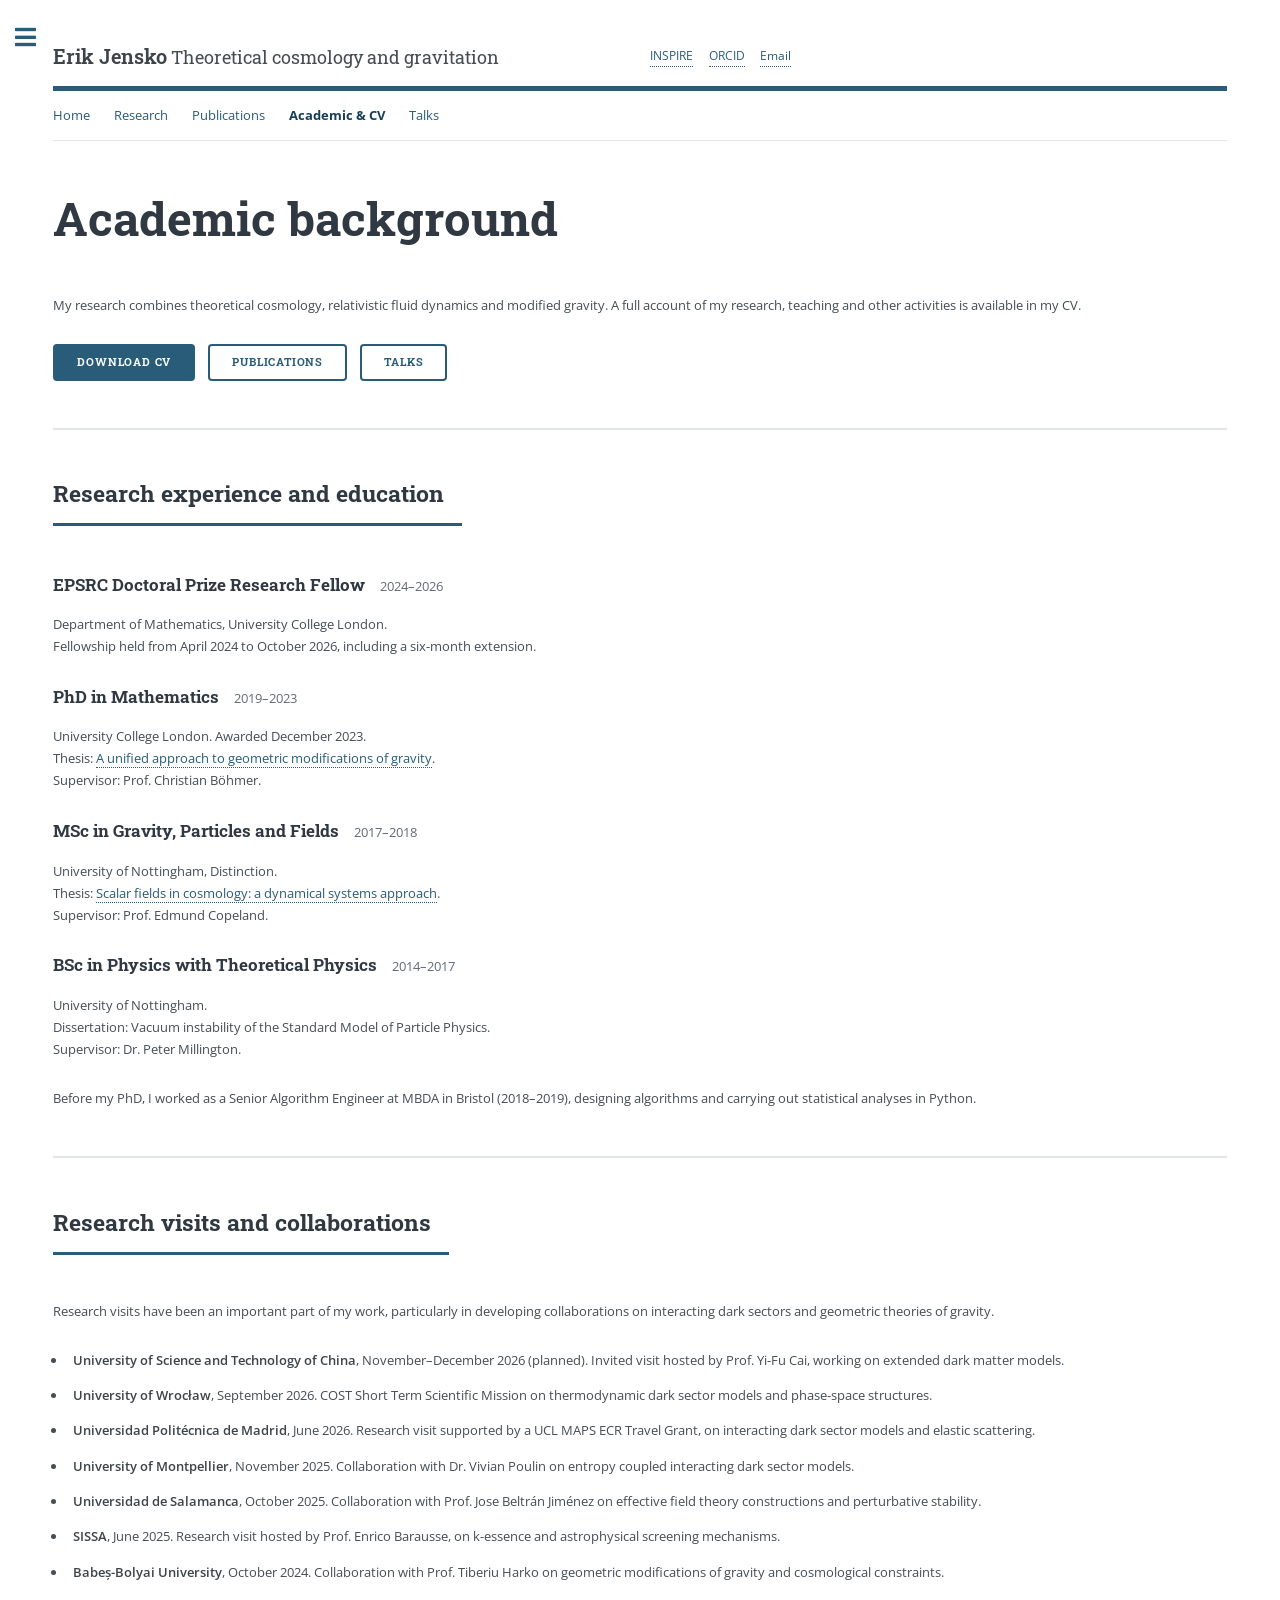
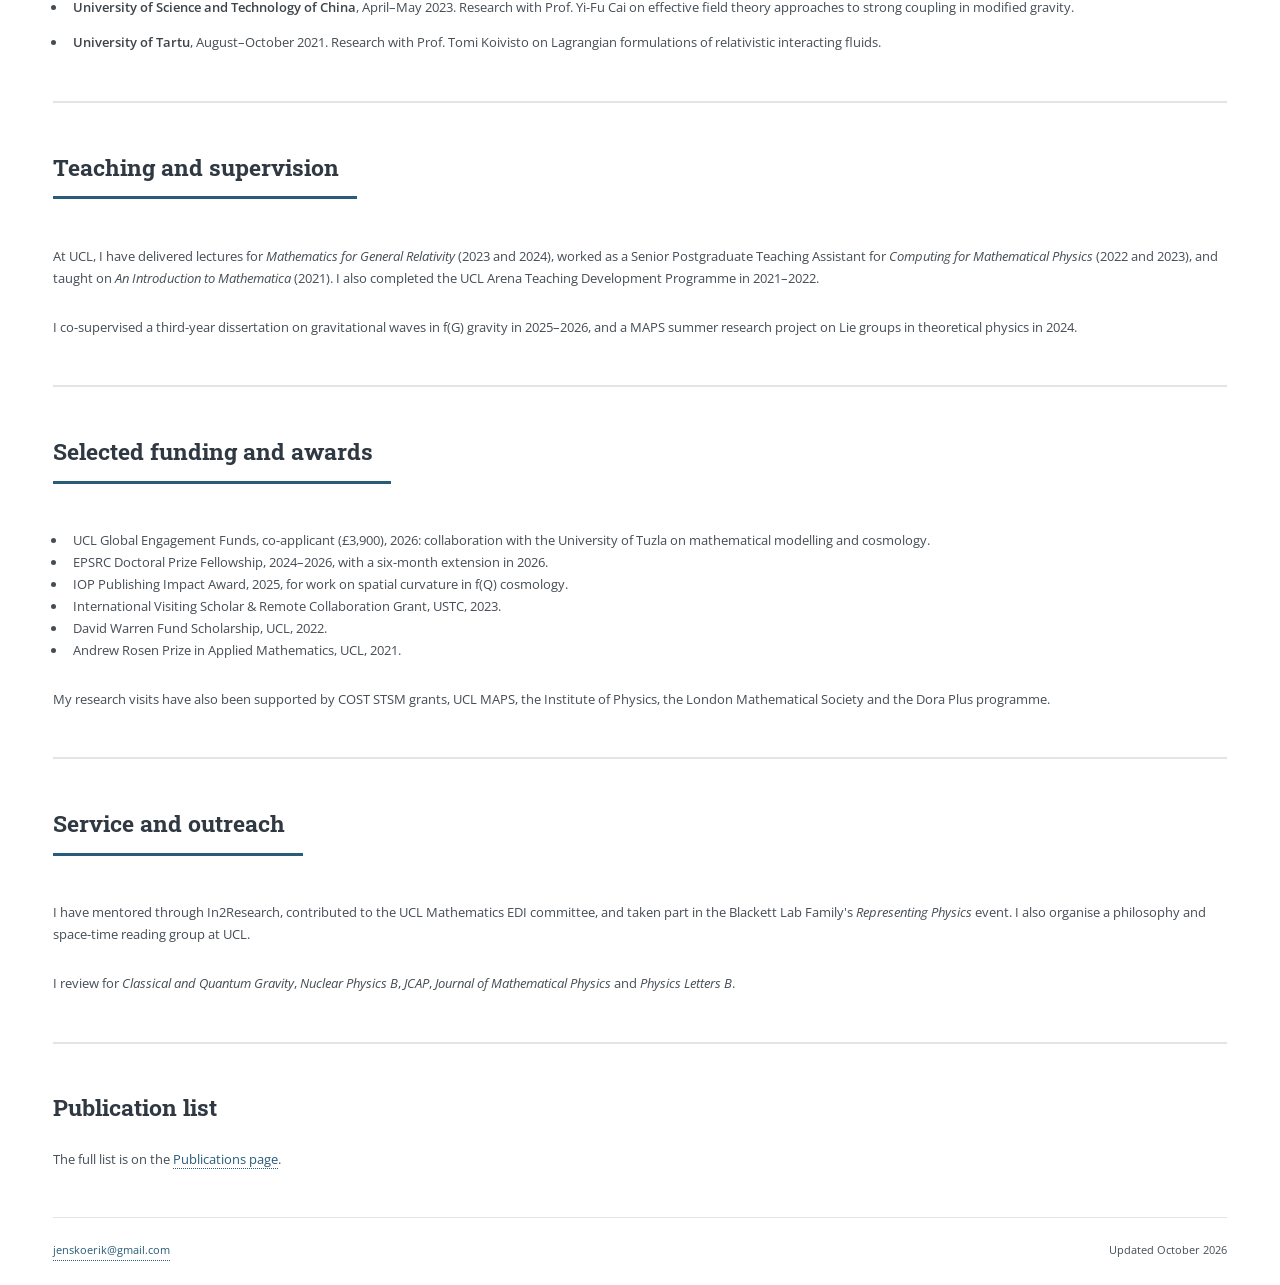
==== academic.html @ b829a957 "Update academic.html" ====
<!DOCTYPE html>
<!-- Editorial by HTML5 UP | html5up.net | CCA 3.0: html5up.net/license -->
<html lang="en">
<head>
  <meta charset="utf-8">
  <meta name="viewport" content="width=device-width, initial-scale=1">
  <title>Academic background and CV | Erik Jensko</title>
  <meta name="description" content="Erik Jensko: research experience, education, visits, teaching, supervision, awards and downloadable CV.">
  <meta name="author" content="Erik Jensko">
  <link rel="canonical" href="https://erikjensko.github.io/academic.html">
  <meta property="og:title" content="Academic background and CV | Erik Jensko">
  <meta property="og:description" content="Erik Jensko: research experience, education, visits, teaching, supervision, awards and downloadable CV.">
  <meta property="og:type" content="website">
  <link rel="stylesheet" href="assets/css/main.css">
  <link rel="stylesheet" href="assets/css/updates.css">
</head>
<body>
<a class="skip-link" href="#content">Skip to content</a>
<div id="wrapper">
  <div id="main"><div class="inner">
    <header id="header">
      <a href="index.html" class="logo"><strong>Erik Jensko</strong><span> Theoretical cosmology and gravitation</span></a>
      <nav class="header-links" aria-label="Research profiles"><a href="https://inspirehep.net/authors/1873100">INSPIRE</a><a href="https://orcid.org/0000-0002-6422-0753">ORCID</a><a href="mailto:jenskoerik@gmail.com">Email</a></nav>
    </header>
    <nav class="page-nav" aria-label="Main navigation"><ul><li><a href="index.html">Home</a></li><li><a href="research.html">Research</a></li><li><a href="publications.html">Publications</a></li><li><a href="academic.html" aria-current="page">Academic & CV</a></li><li><a href="talks.html">Talks</a></li><!-- <li><a href="misc.html">About me</a></li> --></ul></nav>
    <main id="content"><section><header class="main"><h1>Academic background</h1></header><p>My research combines theoretical cosmology, relativistic fluid dynamics and modified gravity. A full account of my research, teaching and other activities is available in my CV.</p><ul class="actions"><li><a class="button primary" href="PDF/Erik_Jensko_CV.pdf">Download CV</a></li><li><a class="button" href="publications.html">Publications</a></li><li><a class="button" href="talks.html">Talks</a></li></ul></section>
<section><header class="major"><h2>Research experience and education</h2></header>
<h3>EPSRC Doctoral Prize Research Fellow <span class="dates">2024–2026</span></h3><p>Department of Mathematics, University College London.<br>Fellowship held from April 2024 to October 2026, including a six-month extension.</p>
<h3>PhD in Mathematics <span class="dates">2019–2023</span></h3><p>University College London. Awarded December 2023.<br>Thesis: <a href="https://arxiv.org/abs/2401.12567">A unified approach to geometric modifications of gravity</a>.<br>Supervisor: Prof. Christian Böhmer.</p>
<h3>MSc in Gravity, Particles and Fields <span class="dates">2017–2018</span></h3><p>University of Nottingham, Distinction.<br>Thesis: <a href="PDF/MSc_Thesis.pdf">Scalar fields in cosmology: a dynamical systems approach</a>.<br>Supervisor: Prof. Edmund Copeland.</p>
<h3>BSc in Physics with Theoretical Physics <span class="dates">2014–2017</span></h3><p>University of Nottingham.<br>Dissertation: Vacuum instability of the Standard Model of Particle Physics.<br>Supervisor: Dr. Peter Millington.</p>
<p>Before my PhD, I worked as a Senior Algorithm Engineer at MBDA in Bristol (2018–2019), designing algorithms and carrying out statistical analyses in Python.</p></section>
<section id="projects"><header class="major"><h2>Research visits and collaborations</h2></header>
<p>Research visits have been an important part of my work, particularly in developing collaborations on interacting dark sectors and geometric theories of gravity.</p>
<ul class="visit-list">
<li><strong>University of Science and Technology of China</strong>, November–December 2026 (planned). Invited visit hosted by Prof. Yi-Fu Cai, working on extended dark matter models.</li>
<li><strong>University of Wrocław</strong>, September 2026. COST Short Term Scientific Mission on thermodynamic dark sector models and phase-space structures.</li>
<li><strong>Universidad Politécnica de Madrid</strong>, June 2026. Research visit supported by a UCL MAPS ECR Travel Grant, on interacting dark sector models and elastic scattering.</li>
<li><strong>University of Montpellier</strong>, November 2025. Collaboration with Dr. Vivian Poulin on entropy coupled interacting dark sector models.</li>
<li><strong>Universidad de Salamanca</strong>, October 2025. Collaboration with Prof. Jose Beltrán Jiménez on effective field theory constructions and perturbative stability.</li>
<li><strong>SISSA</strong>, June 2025. Research visit hosted by Prof. Enrico Barausse, on k-essence and astrophysical screening mechanisms.</li>
<li><strong>Babeș-Bolyai University</strong>, October 2024. Collaboration with Prof. Tiberiu Harko on geometric modifications of gravity and cosmological constraints.</li>
<li><strong>University of Science and Technology of China</strong>, April–May 2023. Research with Prof. Yi-Fu Cai on effective field theory approaches to strong coupling in modified gravity.</li>
<li><strong>University of Tartu</strong>, August–October 2021. Research with Prof. Tomi Koivisto on Lagrangian formulations of relativistic interacting fluids.</li>
</ul></section>
<section id="teaching"><header class="major"><h2>Teaching and supervision</h2></header>
<p>At UCL, I have delivered lectures for <em>Mathematics for General Relativity</em> (2023 and 2024), worked as a Senior Postgraduate Teaching Assistant for <em>Computing for Mathematical Physics</em> (2022 and 2023), and taught on <em>An Introduction to Mathematica</em> (2021). I also completed the UCL Arena Teaching Development Programme in 2021–2022.</p>
<p>I co-supervised a third-year dissertation on gravitational waves in f(G) gravity in 2025–2026, and a MAPS summer research project on Lie groups in theoretical physics in 2024.</p></section>
<section><header class="major"><h2>Selected funding and awards</h2></header><ul>
<li>UCL Global Engagement Funds, co-applicant (£3,900), 2026: collaboration with the University of Tuzla on mathematical modelling and cosmology.</li>
<li>EPSRC Doctoral Prize Fellowship, 2024–2026, with a six-month extension in 2026.</li>
<li>IOP Publishing Impact Award, 2025, for work on spatial curvature in f(Q) cosmology.</li>
<li>International Visiting Scholar &amp; Remote Collaboration Grant, USTC, 2023.</li>
<li>David Warren Fund Scholarship, UCL, 2022.</li>
<li>Andrew Rosen Prize in Applied Mathematics, UCL, 2021.</li>
</ul><p>My research visits have also been supported by COST STSM grants, UCL MAPS, the Institute of Physics, the London Mathematical Society and the Dora Plus programme.</p></section>
<section><header class="major"><h2>Service and outreach</h2></header>
<p>I have mentored through In2Research, contributed to the UCL Mathematics EDI committee, and taken part in the Blackett Lab Family's <em>Representing Physics</em> event. I also organise a philosophy and space-time reading group at UCL.</p>
<p>I review for <em>Classical and Quantum Gravity</em>, <em>Nuclear Physics B</em>, <em>JCAP</em>, <em>Journal of Mathematical Physics</em> and <em>Physics Letters B</em>.</p></section>
<!-- Keep old bookmarks useful. -->
<section id="publications"><h2>Publication list</h2><p>The full list is on the <a href="publications.html">Publications page</a>.</p></section>
</main>
    <footer class="page-footer"><a href="mailto:jenskoerik@gmail.com">jenskoerik@gmail.com</a><span>Updated October 2026</span></footer>
  </div></div>
  <aside id="sidebar"><div class="inner">
    <nav id="menu" aria-label="Sidebar navigation"><header class="major"><h2>Erik Jensko</h2></header><ul><li><a href="index.html">Home</a></li><li><a href="research.html">Research</a></li><li><a href="publications.html">Publications</a></li><li><a href="academic.html" aria-current="page">Academic & CV</a></li><li><a href="talks.html">Talks</a></li><!-- <li><a href="misc.html">About me</a></li> --></ul></nav>
    <section><header class="major"><h2>Contact</h2></header><ul class="contact"><li class="icon solid fa-envelope"><a href="mailto:jenskoerik@gmail.com">jenskoerik@gmail.com</a></li></ul><p>Theoretical cosmology, dark sector models and modified gravity.</p></section>
    <section><header class="major"><h2>Research profiles</h2></header><ul class="alt"><li><a href="https://inspirehep.net/authors/1873100">INSPIRE publication record</a></li><li><a href="https://orcid.org/0000-0002-6422-0753">ORCID</a></li><li><a href="https://github.com/ErikJensko">GitHub</a></li><li><a href="https://www.researchgate.net/profile/Erik-Jensko">ResearchGate</a></li></ul><a class="button" href="PDF/Erik_Jensko_CV.pdf">Download CV</a></section>
    <footer id="footer"><p class="copyright">&copy; Erik Jensko. Design: <a href="https://html5up.net/editorial">Editorial by HTML5 UP</a>.</p></footer>
  </div></aside>
</div>
<script src="assets/js/jquery.min.js"></script>
<script src="assets/js/browser.min.js"></script>
<script src="assets/js/breakpoints.min.js"></script>
<script src="assets/js/util.js"></script>
<script src="assets/js/main.js"></script>
</body></html>
---- assets/css/main.css ----
@import url(fontawesome-all.min.css);
@import url("https://fonts.googleapis.com/css?family=Open+Sans:400,600,400italic,600italic|Roboto+Slab:400,700");
/*
	Editorial by HTML5 UP
	html5up.net | @ajlkn
	Free for personal and commercial use under the CCA 3.0 license (html5up.net/license)
*/
html, body, div, span, applet, object,
iframe, h1, h2, h3, h4, h5, h6, p, blockquote,
pre, a, abbr, acronym, address, big, cite,
code, del, dfn, em, img, ins, kbd, q, s, samp,
small, strike, strong, sub, sup, tt, var, b,
u, i, center, dl, dt, dd, ol, ul, li, fieldset,
form, label, legend, table, caption, tbody,
tfoot, thead, tr, th, td, article, aside,
canvas, details, embed, figure, figcaption,
footer, header, hgroup, menu, nav, output, ruby,
section, summary, time, mark, audio, video {
  margin: 0;
  padding: 0;
  border: 10;
  font-size: 100%;
  font: inherit;
  vertical-align: baseline; }

article, aside, details, figcaption, figure,
footer, header, hgroup, menu, nav, section {
  display: block; }

body {
  line-height: 1; }

ol, ul {
  list-style: none; }

blockquote, q {
  quotes: none; }
  blockquote:before, blockquote:after, q:before, q:after {
    content: '';
    content: none; }

table {
  border-collapse: collapse;
  border-spacing: 0; }

body {
  -webkit-text-size-adjust: none; }

mark {
  background-color: transparent;
  color: inherit; }

input::-moz-focus-inner {
  border: 0;
  padding: 0; }

input, select, textarea {
  -moz-appearance: none;
  -webkit-appearance: none;
  -ms-appearance: none;
  appearance: none; }

/* Basic */
@-ms-viewport {
  width: device-width; }

body {
  -ms-overflow-style: scrollbar; }

@media screen and (max-width: 480px) {
  html, body {
    min-width: 320px; } }

html {
  box-sizing: border-box; }

*, *:before, *:after {
  box-sizing: inherit; }

body {
  background: #ffffff; }
  body.is-preload *, body.is-preload *:before, body.is-preload *:after, body.is-resizing *, body.is-resizing *:before, body.is-resizing *:after {
    -moz-animation: none !important;
    -webkit-animation: none !important;
    -ms-animation: none !important;
    animation: none !important;
    -moz-transition: none !important;
    -webkit-transition: none !important;
    -ms-transition: none !important;
    transition: none !important; }

/* Type */
body, input, select, textarea {
  color: #7f888f;
  font-family: "Open Sans", sans-serif;
  font-size: 13pt;
  font-weight: 400;
  line-height: 1.65; }
  @media screen and (max-width: 1680px) {
    body, input, select, textarea {
      font-size: 11pt; } }
  @media screen and (max-width: 1280px) {
    body, input, select, textarea {
      font-size: 10pt; } }
  @media screen and (max-width: 360px) {
    body, input, select, textarea {
      font-size: 9pt; } }

a {
  -moz-transition: color 0.2s ease-in-out, border-bottom-color 0.2s ease-in-out;
  -webkit-transition: color 0.2s ease-in-out, border-bottom-color 0.2s ease-in-out;
  -ms-transition: color 0.2s ease-in-out, border-bottom-color 0.2s ease-in-out;
  transition: color 0.2s ease-in-out, border-bottom-color 0.2s ease-in-out;
  border-bottom: dotted 1px;
  color: #f56a6a;
  text-decoration: none; }
  a:hover {
    border-bottom-color: #f56a6a;
    color: #f56a6a !important; }
    a:hover strong {
      color: inherit; }

strong, b {
  color: #3d4449;
  font-weight: 600; }

em, i {
  font-style: italic; }

p {
  margin: 0 0 2em 0; }

h1, h2, h3, h4, h5, h6 {
  color: #3d4449;
  font-family: "Roboto Slab", serif;
  font-weight: 700;
  line-height: 1.5;
  margin: 0 0 1em 0; }
  h1 a, h2 a, h3 a, h4 a, h5 a, h6 a {
    color: inherit;
    text-decoration: none;
    border-bottom: 0; }

h1 {
  font-size: 4em;
  margin: 0 0 0.5em 0;
  line-height: 1.3; }

h2 {
  font-size: 1.75em; }

h3 {
  font-size: 1.25em; }

h4 {
  font-size: 1.1em; }

h5 {
  font-size: 0.9em; }

h6 {
  font-size: 0.7em; }

@media screen and (max-width: 1680px) {
  h1 {
    font-size: 3.5em; } }

@media screen and (max-width: 980px) {
  h1 {
    font-size: 3.25em; } }

@media screen and (max-width: 736px) {
  h1 {
    font-size: 2em;
    line-height: 1.4; }
  h2 {
    font-size: 1.5em; } }

sub {
  font-size: 0.8em;
  position: relative;
  top: 0.5em; }

sup {
  font-size: 0.8em;
  position: relative;
  top: -0.5em; }

blockquote {
  border-left: solid 3px rgba(210, 215, 217, 0.75);
  font-style: italic;
  margin: 0 0 2em 0;
  padding: 0.5em 0 0.5em 2em; }

code {
  background: rgba(230, 235, 237, 0.25);
  border-radius: 0.375em;
  border: solid 1px rgba(210, 215, 217, 0.75);
  font-family: "Courier New", monospace;
  font-size: 0.9em;
  margin: 0 0.25em;
  padding: 0.25em 0.65em; }

pre {
  -webkit-overflow-scrolling: touch;
  font-family: "Courier New", monospace;
  font-size: 0.9em;
  margin: 0 0 2em 0; }
  pre code {
    display: block;
    line-height: 1.75;
    padding: 1em 1.5em;
    overflow-x: auto; }

hr {
  border: 0;
  border-bottom: solid 1px rgba(210, 215, 217, 0.75);
  margin: 2em 0; }
  hr.major {
    margin: 3em 0; }

.align-left {
  text-align: left; }

.align-center {
  text-align: center; }

.align-right {
  text-align: right; }

/* Row */
.row {
  display: flex;
  flex-wrap: wrap;
  box-sizing: border-box;
  align-items: stretch; }
  .row > * {
    box-sizing: border-box; }
  .row.gtr-uniform > * > :last-child {
    margin-bottom: 0; }
  .row.aln-left {
    justify-content: flex-start; }
  .row.aln-center {
    justify-content: center; }
  .row.aln-right {
    justify-content: flex-end; }
  .row.aln-top {
    align-items: flex-start; }
  .row.aln-middle {
    align-items: center; }
  .row.aln-bottom {
    align-items: flex-end; }
  .row > .imp {
    order: -1; }
  .row > .col-1 {
    width: 8.33333%; }
  .row > .off-1 {
    margin-left: 8.33333%; }
  .row > .col-2 {
    width: 16.66667%; }
  .row > .off-2 {
    margin-left: 16.66667%; }
  .row > .col-3 {
    width: 25%; }
  .row > .off-3 {
    margin-left: 25%; }
  .row > .col-4 {
    width: 33.33333%; }
  .row > .off-4 {
    margin-left: 33.33333%; }
  .row > .col-5 {
    width: 41.66667%; }
  .row > .off-5 {
    margin-left: 41.66667%; }
  .row > .col-6 {
    width: 50%; }
  .row > .off-6 {
    margin-left: 50%; }
  .row > .col-7 {
    width: 58.33333%; }
  .row > .off-7 {
    margin-left: 58.33333%; }
  .row > .col-8 {
    width: 66.66667%; }
  .row > .off-8 {
    margin-left: 66.66667%; }
  .row > .col-9 {
    width: 75%; }
  .row > .off-9 {
    margin-left: 75%; }
  .row > .col-10 {
    width: 83.33333%; }
  .row > .off-10 {
    margin-left: 83.33333%; }
  .row > .col-11 {
    width: 91.66667%; }
  .row > .off-11 {
    margin-left: 91.66667%; }
  .row > .col-12 {
    width: 100%; }
  .row > .off-12 {
    margin-left: 100%; }
  .row.gtr-0 {
    margin-top: 0;
    margin-left: 0em; }
    .row.gtr-0 > * {
      padding: 0 0 0 0em; }
    .row.gtr-0.gtr-uniform {
      margin-top: 0em; }
      .row.gtr-0.gtr-uniform > * {
        padding-top: 0em; }
  .row.gtr-25 {
    margin-top: 0;
    margin-left: -0.375em; }
    .row.gtr-25 > * {
      padding: 0 0 0 0.375em; }
    .row.gtr-25.gtr-uniform {
      margin-top: -0.375em; }
      .row.gtr-25.gtr-uniform > * {
        padding-top: 0.375em; }
  .row.gtr-50 {
    margin-top: 0;
    margin-left: -0.75em; }
    .row.gtr-50 > * {
      padding: 0 0 0 0.75em; }
    .row.gtr-50.gtr-uniform {
      margin-top: -0.75em; }
      .row.gtr-50.gtr-uniform > * {
        padding-top: 0.75em; }
  .row {
    margin-top: 0;
    margin-left: -1.5em; }
    .row > * {
      padding: 0 0 0 1.5em; }
    .row.gtr-uniform {
      margin-top: -1.5em; }
      .row.gtr-uniform > * {
        padding-top: 1.5em; }
  .row.gtr-150 {
    margin-top: 0;
    margin-left: -2.25em; }
    .row.gtr-150 > * {
      padding: 0 0 0 2.25em; }
    .row.gtr-150.gtr-uniform {
      margin-top: -2.25em; }
      .row.gtr-150.gtr-uniform > * {
        padding-top: 2.25em; }
  .row.gtr-200 {
    margin-top: 0;
    margin-left: -3em; }
    .row.gtr-200 > * {
      padding: 0 0 0 3em; }
    .row.gtr-200.gtr-uniform {
      margin-top: -3em; }
      .row.gtr-200.gtr-uniform > * {
        padding-top: 3em; }
  @media screen and (max-width: 1680px) {
    .row {
      display: flex;
      flex-wrap: wrap;
      box-sizing: border-box;
      align-items: stretch; }
      .row > * {
        box-sizing: border-box; }
      .row.gtr-uniform > * > :last-child {
        margin-bottom: 0; }
      .row.aln-left {
        justify-content: flex-start; }
      .row.aln-center {
        justify-content: center; }
      .row.aln-right {
        justify-content: flex-end; }
      .row.aln-top {
        align-items: flex-start; }
      .row.aln-middle {
        align-items: center; }
      .row.aln-bottom {
        align-items: flex-end; }
      .row > .imp-xlarge {
        order: -1; }
      .row > .col-1-xlarge {
        width: 8.33333%; }
      .row > .off-1-xlarge {
        margin-left: 8.33333%; }
      .row > .col-2-xlarge {
        width: 16.66667%; }
      .row > .off-2-xlarge {
        margin-left: 16.66667%; }
      .row > .col-3-xlarge {
        width: 25%; }
      .row > .off-3-xlarge {
        margin-left: 25%; }
      .row > .col-4-xlarge {
        width: 33.33333%; }
      .row > .off-4-xlarge {
        margin-left: 33.33333%; }
      .row > .col-5-xlarge {
        width: 41.66667%; }
      .row > .off-5-xlarge {
        margin-left: 41.66667%; }
      .row > .col-6-xlarge {
        width: 50%; }
      .row > .off-6-xlarge {
        margin-left: 50%; }
      .row > .col-7-xlarge {
        width: 58.33333%; }
      .row > .off-7-xlarge {
        margin-left: 58.33333%; }
      .row > .col-8-xlarge {
        width: 66.66667%; }
      .row > .off-8-xlarge {
        margin-left: 66.66667%; }
      .row > .col-9-xlarge {
        width: 75%; }
      .row > .off-9-xlarge {
        margin-left: 75%; }
      .row > .col-10-xlarge {
        width: 83.33333%; }
      .row > .off-10-xlarge {
        margin-left: 83.33333%; }
      .row > .col-11-xlarge {
        width: 91.66667%; }
      .row > .off-11-xlarge {
        margin-left: 91.66667%; }
      .row > .col-12-xlarge {
        width: 100%; }
      .row > .off-12-xlarge {
        margin-left: 100%; }
      .row.gtr-0 {
        margin-top: 0;
        margin-left: 0em; }
        .row.gtr-0 > * {
          padding: 0 0 0 0em; }
        .row.gtr-0.gtr-uniform {
          margin-top: 0em; }
          .row.gtr-0.gtr-uniform > * {
            padding-top: 0em; }
      .row.gtr-25 {
        margin-top: 0;
        margin-left: -0.375em; }
        .row.gtr-25 > * {
          padding: 0 0 0 0.375em; }
        .row.gtr-25.gtr-uniform {
          margin-top: -0.375em; }
          .row.gtr-25.gtr-uniform > * {
            padding-top: 0.375em; }
      .row.gtr-50 {
        margin-top: 0;
        margin-left: -0.75em; }
        .row.gtr-50 > * {
          padding: 0 0 0 0.75em; }
        .row.gtr-50.gtr-uniform {
          margin-top: -0.75em; }
          .row.gtr-50.gtr-uniform > * {
            padding-top: 0.75em; }
      .row {
        margin-top: 0;
        margin-left: -1.5em; }
        .row > * {
          padding: 0 0 0 1.5em; }
        .row.gtr-uniform {
          margin-top: -1.5em; }
          .row.gtr-uniform > * {
            padding-top: 1.5em; }
      .row.gtr-150 {
        margin-top: 0;
        margin-left: -2.25em; }
        .row.gtr-150 > * {
          padding: 0 0 0 2.25em; }
        .row.gtr-150.gtr-uniform {
          margin-top: -2.25em; }
          .row.gtr-150.gtr-uniform > * {
            padding-top: 2.25em; }
      .row.gtr-200 {
        margin-top: 0;
        margin-left: -3em; }
        .row.gtr-200 > * {
          padding: 0 0 0 3em; }
        .row.gtr-200.gtr-uniform {
          margin-top: -3em; }
          .row.gtr-200.gtr-uniform > * {
            padding-top: 3em; } }
  @media screen and (max-width: 1280px) {
    .row {
      display: flex;
      flex-wrap: wrap;
      box-sizing: border-box;
      align-items: stretch; }
      .row > * {
        box-sizing: border-box; }
      .row.gtr-uniform > * > :last-child {
        margin-bottom: 0; }
      .row.aln-left {
        justify-content: flex-start; }
      .row.aln-center {
        justify-content: center; }
      .row.aln-right {
        justify-content: flex-end; }
      .row.aln-top {
        align-items: flex-start; }
      .row.aln-middle {
        align-items: center; }
      .row.aln-bottom {
        align-items: flex-end; }
      .row > .imp-large {
        order: -1; }
      .row > .col-1-large {
        width: 8.33333%; }
      .row > .off-1-large {
        margin-left: 8.33333%; }
      .row > .col-2-large {
        width: 16.66667%; }
      .row > .off-2-large {
        margin-left: 16.66667%; }
      .row > .col-3-large {
        width: 25%; }
      .row > .off-3-large {
        margin-left: 25%; }
      .row > .col-4-large {
        width: 33.33333%; }
      .row > .off-4-large {
        margin-left: 33.33333%; }
      .row > .col-5-large {
        width: 41.66667%; }
      .row > .off-5-large {
        margin-left: 41.66667%; }
      .row > .col-6-large {
        width: 50%; }
      .row > .off-6-large {
        margin-left: 50%; }
      .row > .col-7-large {
        width: 58.33333%; }
      .row > .off-7-large {
        margin-left: 58.33333%; }
      .row > .col-8-large {
        width: 66.66667%; }
      .row > .off-8-large {
        margin-left: 66.66667%; }
      .row > .col-9-large {
        width: 75%; }
      .row > .off-9-large {
        margin-left: 75%; }
      .row > .col-10-large {
        width: 83.33333%; }
      .row > .off-10-large {
        margin-left: 83.33333%; }
      .row > .col-11-large {
        width: 91.66667%; }
      .row > .off-11-large {
        margin-left: 91.66667%; }
      .row > .col-12-large {
        width: 100%; }
      .row > .off-12-large {
        margin-left: 100%; }
      .row.gtr-0 {
        margin-top: 0;
        margin-left: 0em; }
        .row.gtr-0 > * {
          padding: 0 0 0 0em; }
        .row.gtr-0.gtr-uniform {
          margin-top: 0em; }
          .row.gtr-0.gtr-uniform > * {
            padding-top: 0em; }
      .row.gtr-25 {
        margin-top: 0;
        margin-left: -0.375em; }
        .row.gtr-25 > * {
          padding: 0 0 0 0.375em; }
        .row.gtr-25.gtr-uniform {
          margin-top: -0.375em; }
          .row.gtr-25.gtr-uniform > * {
            padding-top: 0.375em; }
      .row.gtr-50 {
        margin-top: 0;
        margin-left: -0.75em; }
        .row.gtr-50 > * {
          padding: 0 0 0 0.75em; }
        .row.gtr-50.gtr-uniform {
          margin-top: -0.75em; }
          .row.gtr-50.gtr-uniform > * {
            padding-top: 0.75em; }
      .row {
        margin-top: 0;
        margin-left: -1.5em; }
        .row > * {
          padding: 0 0 0 1.5em; }
        .row.gtr-uniform {
          margin-top: -1.5em; }
          .row.gtr-uniform > * {
            padding-top: 1.5em; }
      .row.gtr-150 {
        margin-top: 0;
        margin-left: -2.25em; }
        .row.gtr-150 > * {
          padding: 0 0 0 2.25em; }
        .row.gtr-150.gtr-uniform {
          margin-top: -2.25em; }
          .row.gtr-150.gtr-uniform > * {
            padding-top: 2.25em; }
      .row.gtr-200 {
        margin-top: 0;
        margin-left: -3em; }
        .row.gtr-200 > * {
          padding: 0 0 0 3em; }
        .row.gtr-200.gtr-uniform {
          margin-top: -3em; }
          .row.gtr-200.gtr-uniform > * {
            padding-top: 3em; } }
  @media screen and (max-width: 980px) {
    .row {
      display: flex;
      flex-wrap: wrap;
      box-sizing: border-box;
      align-items: stretch; }
      .row > * {
        box-sizing: border-box; }
      .row.gtr-uniform > * > :last-child {
        margin-bottom: 0; }
      .row.aln-left {
        justify-content: flex-start; }
      .row.aln-center {
        justify-content: center; }
      .row.aln-right {
        justify-content: flex-end; }
      .row.aln-top {
        align-items: flex-start; }
      .row.aln-middle {
        align-items: center; }
      .row.aln-bottom {
        align-items: flex-end; }
      .row > .imp-medium {
        order: -1; }
      .row > .col-1-medium {
        width: 8.33333%; }
      .row > .off-1-medium {
        margin-left: 8.33333%; }
      .row > .col-2-medium {
        width: 16.66667%; }
      .row > .off-2-medium {
        margin-left: 16.66667%; }
      .row > .col-3-medium {
        width: 25%; }
      .row > .off-3-medium {
        margin-left: 25%; }
      .row > .col-4-medium {
        width: 33.33333%; }
      .row > .off-4-medium {
        margin-left: 33.33333%; }
      .row > .col-5-medium {
        width: 41.66667%; }
      .row > .off-5-medium {
        margin-left: 41.66667%; }
      .row > .col-6-medium {
        width: 50%; }
      .row > .off-6-medium {
        margin-left: 50%; }
      .row > .col-7-medium {
        width: 58.33333%; }
      .row > .off-7-medium {
        margin-left: 58.33333%; }
      .row > .col-8-medium {
        width: 66.66667%; }
      .row > .off-8-medium {
        margin-left: 66.66667%; }
      .row > .col-9-medium {
        width: 75%; }
      .row > .off-9-medium {
        margin-left: 75%; }
      .row > .col-10-medium {
        width: 83.33333%; }
      .row > .off-10-medium {
        margin-left: 83.33333%; }
      .row > .col-11-medium {
        width: 91.66667%; }
      .row > .off-11-medium {
        margin-left: 91.66667%; }
      .row > .col-12-medium {
        width: 100%; }
      .row > .off-12-medium {
        margin-left: 100%; }
      .row.gtr-0 {
        margin-top: 0;
        margin-left: 0em; }
        .row.gtr-0 > * {
          padding: 0 0 0 0em; }
        .row.gtr-0.gtr-uniform {
          margin-top: 0em; }
          .row.gtr-0.gtr-uniform > * {
            padding-top: 0em; }
      .row.gtr-25 {
        margin-top: 0;
        margin-left: -0.375em; }
        .row.gtr-25 > * {
          padding: 0 0 0 0.375em; }
        .row.gtr-25.gtr-uniform {
          margin-top: -0.375em; }
          .row.gtr-25.gtr-uniform > * {
            padding-top: 0.375em; }
      .row.gtr-50 {
        margin-top: 0;
        margin-left: -0.75em; }
        .row.gtr-50 > * {
          padding: 0 0 0 0.75em; }
        .row.gtr-50.gtr-uniform {
          margin-top: -0.75em; }
          .row.gtr-50.gtr-uniform > * {
            padding-top: 0.75em; }
      .row {
        margin-top: 0;
        margin-left: -1.5em; }
        .row > * {
          padding: 0 0 0 1.5em; }
        .row.gtr-uniform {
          margin-top: -1.5em; }
          .row.gtr-uniform > * {
            padding-top: 1.5em; }
      .row.gtr-150 {
        margin-top: 0;
        margin-left: -2.25em; }
        .row.gtr-150 > * {
          padding: 0 0 0 2.25em; }
        .row.gtr-150.gtr-uniform {
          margin-top: -2.25em; }
          .row.gtr-150.gtr-uniform > * {
            padding-top: 2.25em; }
      .row.gtr-200 {
        margin-top: 0;
        margin-left: -3em; }
        .row.gtr-200 > * {
          padding: 0 0 0 3em; }
        .row.gtr-200.gtr-uniform {
          margin-top: -3em; }
          .row.gtr-200.gtr-uniform > * {
            padding-top: 3em; } }
  @media screen and (max-width: 736px) {
    .row {
      display: flex;
      flex-wrap: wrap;
      box-sizing: border-box;
      align-items: stretch; }
      .row > * {
        box-sizing: border-box; }
      .row.gtr-uniform > * > :last-child {
        margin-bottom: 0; }
      .row.aln-left {
        justify-content: flex-start; }
      .row.aln-center {
        justify-content: center; }
      .row.aln-right {
        justify-content: flex-end; }
      .row.aln-top {
        align-items: flex-start; }
      .row.aln-middle {
        align-items: center; }
      .row.aln-bottom {
        align-items: flex-end; }
      .row > .imp-small {
        order: -1; }
      .row > .col-1-small {
        width: 8.33333%; }
      .row > .off-1-small {
        margin-left: 8.33333%; }
      .row > .col-2-small {
        width: 16.66667%; }
      .row > .off-2-small {
        margin-left: 16.66667%; }
      .row > .col-3-small {
        width: 25%; }
      .row > .off-3-small {
        margin-left: 25%; }
      .row > .col-4-small {
        width: 33.33333%; }
      .row > .off-4-small {
        margin-left: 33.33333%; }
      .row > .col-5-small {
        width: 41.66667%; }
      .row > .off-5-small {
        margin-left: 41.66667%; }
      .row > .col-6-small {
        width: 50%; }
      .row > .off-6-small {
        margin-left: 50%; }
      .row > .col-7-small {
        width: 58.33333%; }
      .row > .off-7-small {
        margin-left: 58.33333%; }
      .row > .col-8-small {
        width: 66.66667%; }
      .row > .off-8-small {
        margin-left: 66.66667%; }
      .row > .col-9-small {
        width: 75%; }
      .row > .off-9-small {
        margin-left: 75%; }
      .row > .col-10-small {
        width: 83.33333%; }
      .row > .off-10-small {
        margin-left: 83.33333%; }
      .row > .col-11-small {
        width: 91.66667%; }
      .row > .off-11-small {
        margin-left: 91.66667%; }
      .row > .col-12-small {
        width: 100%; }
      .row > .off-12-small {
        margin-left: 100%; }
      .row.gtr-0 {
        margin-top: 0;
        margin-left: 0em; }
        .row.gtr-0 > * {
          padding: 0 0 0 0em; }
        .row.gtr-0.gtr-uniform {
          margin-top: 0em; }
          .row.gtr-0.gtr-uniform > * {
            padding-top: 0em; }
      .row.gtr-25 {
        margin-top: 0;
        margin-left: -0.375em; }
        .row.gtr-25 > * {
          padding: 0 0 0 0.375em; }
        .row.gtr-25.gtr-uniform {
          margin-top: -0.375em; }
          .row.gtr-25.gtr-uniform > * {
            padding-top: 0.375em; }
      .row.gtr-50 {
        margin-top: 0;
        margin-left: -0.75em; }
        .row.gtr-50 > * {
          padding: 0 0 0 0.75em; }
        .row.gtr-50.gtr-uniform {
          margin-top: -0.75em; }
          .row.gtr-50.gtr-uniform > * {
            padding-top: 0.75em; }
      .row {
        margin-top: 0;
        margin-left: -1.5em; }
        .row > * {
          padding: 0 0 0 1.5em; }
        .row.gtr-uniform {
          margin-top: -1.5em; }
          .row.gtr-uniform > * {
            padding-top: 1.5em; }
      .row.gtr-150 {
        margin-top: 0;
        margin-left: -2.25em; }
        .row.gtr-150 > * {
          padding: 0 0 0 2.25em; }
        .row.gtr-150.gtr-uniform {
          margin-top: -2.25em; }
          .row.gtr-150.gtr-uniform > * {
            padding-top: 2.25em; }
      .row.gtr-200 {
        margin-top: 0;
        margin-left: -3em; }
        .row.gtr-200 > * {
          padding: 0 0 0 3em; }
        .row.gtr-200.gtr-uniform {
          margin-top: -3em; }
          .row.gtr-200.gtr-uniform > * {
            padding-top: 3em; } }
  @media screen and (max-width: 480px) {
    .row {
      display: flex;
      flex-wrap: wrap;
      box-sizing: border-box;
      align-items: stretch; }
      .row > * {
        box-sizing: border-box; }
      .row.gtr-uniform > * > :last-child {
        margin-bottom: 0; }
      .row.aln-left {
        justify-content: flex-start; }
      .row.aln-center {
        justify-content: center; }
      .row.aln-right {
        justify-content: flex-end; }
      .row.aln-top {
        align-items: flex-start; }
      .row.aln-middle {
        align-items: center; }
      .row.aln-bottom {
        align-items: flex-end; }
      .row > .imp-xsmall {
        order: -1; }
      .row > .col-1-xsmall {
        width: 8.33333%; }
      .row > .off-1-xsmall {
        margin-left: 8.33333%; }
      .row > .col-2-xsmall {
        width: 16.66667%; }
      .row > .off-2-xsmall {
        margin-left: 16.66667%; }
      .row > .col-3-xsmall {
        width: 25%; }
      .row > .off-3-xsmall {
        margin-left: 25%; }
      .row > .col-4-xsmall {
        width: 33.33333%; }
      .row > .off-4-xsmall {
        margin-left: 33.33333%; }
      .row > .col-5-xsmall {
        width: 41.66667%; }
      .row > .off-5-xsmall {
        margin-left: 41.66667%; }
      .row > .col-6-xsmall {
        width: 50%; }
      .row > .off-6-xsmall {
        margin-left: 50%; }
      .row > .col-7-xsmall {
        width: 58.33333%; }
      .row > .off-7-xsmall {
        margin-left: 58.33333%; }
      .row > .col-8-xsmall {
        width: 66.66667%; }
      .row > .off-8-xsmall {
        margin-left: 66.66667%; }
      .row > .col-9-xsmall {
        width: 75%; }
      .row > .off-9-xsmall {
        margin-left: 75%; }
      .row > .col-10-xsmall {
        width: 83.33333%; }
      .row > .off-10-xsmall {
        margin-left: 83.33333%; }
      .row > .col-11-xsmall {
        width: 91.66667%; }
      .row > .off-11-xsmall {
        margin-left: 91.66667%; }
      .row > .col-12-xsmall {
        width: 100%; }
      .row > .off-12-xsmall {
        margin-left: 100%; }
      .row.gtr-0 {
        margin-top: 0;
        margin-left: 0em; }
        .row.gtr-0 > * {
          padding: 0 0 0 0em; }
        .row.gtr-0.gtr-uniform {
          margin-top: 0em; }
          .row.gtr-0.gtr-uniform > * {
            padding-top: 0em; }
      .row.gtr-25 {
        margin-top: 0;
        margin-left: -0.375em; }
        .row.gtr-25 > * {
          padding: 0 0 0 0.375em; }
        .row.gtr-25.gtr-uniform {
          margin-top: -0.375em; }
          .row.gtr-25.gtr-uniform > * {
            padding-top: 0.375em; }
      .row.gtr-50 {
        margin-top: 0;
        margin-left: -0.75em; }
        .row.gtr-50 > * {
          padding: 0 0 0 0.75em; }
        .row.gtr-50.gtr-uniform {
          margin-top: -0.75em; }
          .row.gtr-50.gtr-uniform > * {
            padding-top: 0.75em; }
      .row {
        margin-top: 0;
        margin-left: -1.5em; }
        .row > * {
          padding: 0 0 0 1.5em; }
        .row.gtr-uniform {
          margin-top: -1.5em; }
          .row.gtr-uniform > * {
            padding-top: 1.5em; }
      .row.gtr-150 {
        margin-top: 0;
        margin-left: -2.25em; }
        .row.gtr-150 > * {
          padding: 0 0 0 2.25em; }
        .row.gtr-150.gtr-uniform {
          margin-top: -2.25em; }
          .row.gtr-150.gtr-uniform > * {
            padding-top: 2.25em; }
      .row.gtr-200 {
        margin-top: 0;
        margin-left: -3em; }
        .row.gtr-200 > * {
          padding: 0 0 0 3em; }
        .row.gtr-200.gtr-uniform {
          margin-top: -3em; }
          .row.gtr-200.gtr-uniform > * {
            padding-top: 3em; } }

/* Section/Article */
section.special, article.special {
  text-align: center; }

header p {
  font-family: "Roboto Slab", serif;
  font-size: 1em;
  font-weight: 400;
  letter-spacing: 0.075em;
  margin-top: -0.5em;
  text-transform: uppercase; }

header.major > :last-child {
  border-bottom: solid 3px #f56a6a;
  display: inline-block;
  margin: 0 0 2em 0;
  padding: 0 0.75em 0.5em 0; }

header.main > :last-child {
  margin: 0 0 1em 0; }

/* Form */
form {
  margin: 0 0 2em 0; }

label {
  color: #3d4449;
  display: block;
  font-size: 0.9em;
  font-weight: 600;
  margin: 0 0 1em 0; }

input[type="text"],
input[type="password"],
input[type="email"],
input[type="tel"],
input[type="search"],
input[type="url"],
select,
textarea {
  -moz-appearance: none;
  -webkit-appearance: none;
  -ms-appearance: none;
  appearance: none;
  background: #ffffff;
  border-radius: 0.375em;
  border: none;
  border: solid 1px rgba(210, 215, 217, 0.75);
  color: inherit;
  display: block;
  outline: 0;
  padding: 0 1em;
  text-decoration: none;
  width: 100%; }
  input[type="text"]:invalid,
  input[type="password"]:invalid,
  input[type="email"]:invalid,
  input[type="tel"]:invalid,
  input[type="search"]:invalid,
  input[type="url"]:invalid,
  select:invalid,
  textarea:invalid {
    box-shadow: none; }
  input[type="text"]:focus,
  input[type="password"]:focus,
  input[type="email"]:focus,
  input[type="tel"]:focus,
  input[type="search"]:focus,
  input[type="url"]:focus,
  select:focus,
  textarea:focus {
    border-color: #f56a6a;
    box-shadow: 0 0 0 1px #f56a6a; }

select {
  background-image: url("data:image/svg+xml;charset=utf8,%3Csvg xmlns='http://www.w3.org/2000/svg' width='40' height='40' preserveAspectRatio='none' viewBox='0 0 40 40'%3E%3Cpath d='M9.4,12.3l10.4,10.4l10.4-10.4c0.2-0.2,0.5-0.4,0.9-0.4c0.3,0,0.6,0.1,0.9,0.4l3.3,3.3c0.2,0.2,0.4,0.5,0.4,0.9 c0,0.4-0.1,0.6-0.4,0.9L20.7,31.9c-0.2,0.2-0.5,0.4-0.9,0.4c-0.3,0-0.6-0.1-0.9-0.4L4.3,17.3c-0.2-0.2-0.4-0.5-0.4-0.9 c0-0.4,0.1-0.6,0.4-0.9l3.3-3.3c0.2-0.2,0.5-0.4,0.9-0.4S9.1,12.1,9.4,12.3z' fill='rgba(210, 215, 217, 0.75)' /%3E%3C/svg%3E");
  background-size: 1.25em;
  background-repeat: no-repeat;
  background-position: calc(100% - 1em) center;
  height: 2.75em;
  padding-right: 2.75em;
  text-overflow: ellipsis; }
  select option {
    color: #3d4449;
    background: #ffffff; }
  select:focus::-ms-value {
    background-color: transparent; }
  select::-ms-expand {
    display: none; }

input[type="text"],
input[type="password"],
input[type="email"],
input[type="tel"],
input[type="search"],
input[type="url"],
select {
  height: 2.75em; }

textarea {
  padding: 0.75em 1em; }

input[type="checkbox"],
input[type="radio"] {
  -moz-appearance: none;
  -webkit-appearance: none;
  -ms-appearance: none;
  appearance: none;
  display: block;
  float: left;
  margin-right: -2em;
  opacity: 0;
  width: 1em;
  z-index: -1; }
  input[type="checkbox"] + label,
  input[type="radio"] + label {
    text-decoration: none;
    color: #7f888f;
    cursor: pointer;
    display: inline-block;
    font-size: 1em;
    font-weight: 400;
    padding-left: 2.4em;
    padding-right: 0.75em;
    position: relative; }
    input[type="checkbox"] + label:before,
    input[type="radio"] + label:before {
      -moz-osx-font-smoothing: grayscale;
      -webkit-font-smoothing: antialiased;
      display: inline-block;
      font-style: normal;
      font-variant: normal;
      text-rendering: auto;
      line-height: 1;
      text-transform: none !important;
      font-family: 'Font Awesome 5 Free';
      font-weight: 900; }
    input[type="checkbox"] + label:before,
    input[type="radio"] + label:before {
      background: #ffffff;
      border-radius: 0.375em;
      border: solid 1px rgba(210, 215, 217, 0.75);
      content: '';
      display: inline-block;
      font-size: 0.8em;
      height: 2.0625em;
      left: 0;
      line-height: 2.0625em;
      position: absolute;
      text-align: center;
      top: 0;
      width: 2.0625em; }
  input[type="checkbox"]:checked + label:before,
  input[type="radio"]:checked + label:before {
    background: #3d4449;
    border-color: #3d4449;
    color: #ffffff;
    content: '\f00c'; }
  input[type="checkbox"]:focus + label:before,
  input[type="radio"]:focus + label:before {
    border-color: #f56a6a;
    box-shadow: 0 0 0 1px #f56a6a; }

input[type="checkbox"] + label:before {
  border-radius: 0.375em; }

input[type="radio"] + label:before {
  border-radius: 100%; }

::-webkit-input-placeholder {
  color: #9fa3a6 !important;
  opacity: 1.0; }

:-moz-placeholder {
  color: #9fa3a6 !important;
  opacity: 1.0; }

::-moz-placeholder {
  color: #9fa3a6 !important;
  opacity: 1.0; }

:-ms-input-placeholder {
  color: #9fa3a6 !important;
  opacity: 1.0; }

/* Box */
.box {
  border-radius: 0.375em;
  border: solid 1px rgba(210, 215, 217, 0.75);
  margin-bottom: 2em;
  padding: 1.5em; }
  .box > :last-child,
  .box > :last-child > :last-child,
  .box > :last-child > :last-child > :last-child {
    margin-bottom: 0; }
  .box.alt {
    border: 0;
    border-radius: 0;
    padding: 0; }

/* Icon */
.icon {
  text-decoration: none;
  border-bottom: none;
  position: relative; }
  .icon:before {
    -moz-osx-font-smoothing: grayscale;
    -webkit-font-smoothing: antialiased;
    display: inline-block;
    font-style: normal;
    font-variant: normal;
    text-rendering: auto;
    line-height: 1;
    text-transform: none !important;
    font-family: 'Font Awesome 5 Free';
    font-weight: 400; }
  .icon > .label {
    display: none; }
  .icon:before {
    line-height: inherit; }
  .icon.solid:before {
    font-weight: 900; }
  .icon.brands:before {
    font-family: 'Font Awesome 5 Brands'; }

/* Image */
.image {
  border-radius: 0.375em;
  border: 0;
  display: inline-block;
  position: relative; }
  .image img {
    border-radius: 0.375em;
    display: block; }
  .image.left, .image.right {
    max-width: 40%; }
    .image.left img, .image.right img {
      width: 100%; }
  .image.left {
    float: left;
    padding: 0 1.5em 1em 0;
    top: 0.25em; }
  .image.right {
    float: right;
    padding: 0 0 1em 1.5em;
    top: 0.25em; }
  .image.fit {
    display: block;
    margin: 0 0 2em 0;
    width: 100%; }
    .image.fit img {
      width: 100%; }
  .image.main {
    display: block;
    margin: auto;
    width: 85%; }
    .image.main img {
      width: 100%; }

a.image {
  overflow: hidden; }
  a.image img {
    -moz-transition: -moz-transform 0.2s ease;
    -webkit-transition: -webkit-transform 0.2s ease;
    -ms-transition: -ms-transform 0.2s ease;
    transition: transform 0.2s ease; }
  a.image:hover img {
    -moz-transform: scale(1.075);
    -webkit-transform: scale(1.075);
    -ms-transform: scale(1.075);
    transform: scale(1.075); }

/* List */
ol {
  list-style: decimal;
  margin: 0 0 2em 0;
  padding-left: 1.25em; }
  ol li {
    padding-left: 0.25em; }

ul {
  list-style: disc;
  margin: 0 0 2em 0;
  padding-left: 1em; }
  ul li {
    padding-left: 0.5em; }
  ul.alt {
    list-style: none;
    padding-left: 0; }
    ul.alt li {
      border-top: solid 1px rgba(210, 215, 217, 0.75);
      padding: 0.5em 0; }
      ul.alt li:first-child {
        border-top: 0;
        padding-top: 0; }

dl {
  margin: 0 0 2em 0; }
  dl dt {
    display: block;
    font-weight: 600;
    margin: 0 0 1em 0; }
  dl dd {
    margin-left: 2em; }

/* Actions */
ul.actions {
  display: -moz-flex;
  display: -webkit-flex;
  display: -ms-flex;
  display: flex;
  cursor: default;
  list-style: none;
  margin-left: -1em;
  padding-left: 0; }
  ul.actions li {
    padding: 0 0 0 1em;
    vertical-align: middle; }
  ul.actions.special {
    -moz-justify-content: center;
    -webkit-justify-content: center;
    -ms-justify-content: center;
    justify-content: center;
    width: 100%;
    margin-left: 0; }
    ul.actions.special li:first-child {
      padding-left: 0; }
  ul.actions.stacked {
    -moz-flex-direction: column;
    -webkit-flex-direction: column;
    -ms-flex-direction: column;
    flex-direction: column;
    margin-left: 0; }
    ul.actions.stacked li {
      padding: 1.3em 0 0 0; }
      ul.actions.stacked li:first-child {
        padding-top: 0; }
  ul.actions.fit {
    width: calc(100% + 1em); }
    ul.actions.fit li {
      -moz-flex-grow: 1;
      -webkit-flex-grow: 1;
      -ms-flex-grow: 1;
      flex-grow: 1;
      -moz-flex-shrink: 1;
      -webkit-flex-shrink: 1;
      -ms-flex-shrink: 1;
      flex-shrink: 1;
      width: 100%; }
      ul.actions.fit li > * {
        width: 100%; }
    ul.actions.fit.stacked {
      width: 100%; }

/* Icons */
ul.icons {
  cursor: default;
  list-style: none;
  padding-left: 0; }
  ul.icons li {
    display: inline-block;
    padding: 0 1em 0 0; }
    ul.icons li:last-child {
      padding-right: 0; }
    ul.icons li .icon {
      color: inherit; }
      ul.icons li .icon:before {
        font-size: 1.25em; }

/* Contact */
ul.contact {
  list-style: none;
  padding: 0; }
  ul.contact li {
    text-decoration: none;
    border-top: solid 1px rgba(210, 215, 217, 0.75);
    margin: 1.5em 0 0 0;
    padding: 1.5em 0 0 3em;
    position: relative; }
    ul.contact li:before {
      -moz-osx-font-smoothing: grayscale;
      -webkit-font-smoothing: antialiased;
      display: inline-block;
      font-style: normal;
      font-variant: normal;
      text-rendering: auto;
      line-height: 1;
      text-transform: none !important;
      font-family: 'Font Awesome 5 Free';
      font-weight: 400; }
    ul.contact li:before {
      color: #f56a6a;
      display: inline-block;
      font-size: 1.5em;
      height: 1.125em;
      left: 0;
      line-height: 1.125em;
      position: absolute;
      text-align: center;
      top: 1em;
      width: 1.5em; }
    ul.contact li:first-child {
      border-top: 0;
      margin-top: 0;
      padding-top: 0; }
      ul.contact li:first-child:before {
        top: 0; }
    ul.contact li a {
      color: inherit; }

/* Pagination */
ul.pagination {
  cursor: default;
  list-style: none;
  padding-left: 0; }
  ul.pagination li {
    display: inline-block;
    padding-left: 0;
    vertical-align: middle; }
    ul.pagination li > .page {
      -moz-transition: background-color 0.2s ease-in-out, color 0.2s ease-in-out;
      -webkit-transition: background-color 0.2s ease-in-out, color 0.2s ease-in-out;
      -ms-transition: background-color 0.2s ease-in-out, color 0.2s ease-in-out;
      transition: background-color 0.2s ease-in-out, color 0.2s ease-in-out;
      border-bottom: 0;
      border-radius: 0.375em;
      display: inline-block;
      font-size: 0.8em;
      font-weight: 600;
      height: 2em;
      line-height: 2em;
      margin: 0 0.125em;
      min-width: 2em;
      padding: 0 0.5em;
      text-align: center; }
      ul.pagination li > .page.active {
        background-color: #f56a6a;
        color: #ffffff !important; }
        ul.pagination li > .page.active:hover {
          background-color: #f67878; }
        ul.pagination li > .page.active:active {
          background-color: #f45c5c; }
    ul.pagination li:first-child {
      padding-right: 0.75em; }
    ul.pagination li:last-child {
      padding-left: 0.75em; }
  @media screen and (max-width: 480px) {
    ul.pagination li:nth-child(n+2):nth-last-child(n+2) {
      display: none; }
    ul.pagination li:first-child {
      padding-right: 0; } }

/* Table */
.table-wrapper {
  -webkit-overflow-scrolling: touch;
  overflow-x: auto; }

table {
  margin: 0 0 2em 0;
  width: 100%; }
  table tbody tr {
    border: solid 1px rgba(210, 215, 217, 0.75);
    border-left: 0;
    border-right: 0; }
    table tbody tr:nth-child(2n + 1) {
      background-color: rgba(230, 235, 237, 0.25); }
  table td {
    padding: 0.75em 0.75em; }
  table th {
    color: #3d4449;
    font-size: 0.9em;
    font-weight: 600;
    padding: 0 0.75em 0.75em 0.75em;
    text-align: left; }
  table thead {
    border-bottom: solid 2px rgba(210, 215, 217, 0.75); }
  table tfoot {
    border-top: solid 2px rgba(210, 215, 217, 0.75); }
  table.alt {
    border-collapse: separate; }
    table.alt tbody tr td {
      border: solid 1px rgba(210, 215, 217, 0.75);
      border-left-width: 0;
      border-top-width: 0; }
      table.alt tbody tr td:first-child {
        border-left-width: 1px; }
    table.alt tbody tr:first-child td {
      border-top-width: 1px; }
    table.alt thead {
      border-bottom: 0; }
    table.alt tfoot {
      border-top: 0; }

/* Button */
input[type="submit"],
input[type="reset"],
input[type="button"],
button,
.button {
  -moz-appearance: none;
  -webkit-appearance: none;
  -ms-appearance: none;
  appearance: none;
  -moz-transition: background-color 0.2s ease-in-out, color 0.2s ease-in-out;
  -webkit-transition: background-color 0.2s ease-in-out, color 0.2s ease-in-out;
  -ms-transition: background-color 0.2s ease-in-out, color 0.2s ease-in-out;
  transition: background-color 0.2s ease-in-out, color 0.2s ease-in-out;
  background-color: transparent;
  border-radius: 0.375em;
  border: 0;
  box-shadow: inset 0 0 0 2px #f56a6a;
  color: #f56a6a !important;
  cursor: pointer;
  display: inline-block;
  font-family: "Roboto Slab", serif;
  font-size: 0.8em;
  font-weight: 700;
  height: 3.5em;
  letter-spacing: 0.075em;
  line-height: 3.5em;
  padding: 0 2.25em;
  text-align: center;
  text-decoration: none;
  text-transform: uppercase;
  white-space: nowrap; }
  input[type="submit"]:hover,
  input[type="reset"]:hover,
  input[type="button"]:hover,
  button:hover,
  .button:hover {
    background-color: rgba(245, 106, 106, 0.05); }
  input[type="submit"]:active,
  input[type="reset"]:active,
  input[type="button"]:active,
  button:active,
  .button:active {
    background-color: rgba(245, 106, 106, 0.15); }
  input[type="submit"].icon:before,
  input[type="reset"].icon:before,
  input[type="button"].icon:before,
  button.icon:before,
  .button.icon:before {
    margin-right: 0.5em; }
  input[type="submit"].fit,
  input[type="reset"].fit,
  input[type="button"].fit,
  button.fit,
  .button.fit {
    width: 100%; }
  input[type="submit"].small,
  input[type="reset"].small,
  input[type="button"].small,
  button.small,
  .button.small {
    font-size: 0.6em; }
  input[type="submit"].large,
  input[type="reset"].large,
  input[type="button"].large,
  button.large,
  .button.large {
    font-size: 1em;
    height: 3.65em;
    line-height: 3.65em; }
  input[type="submit"].primary,
  input[type="reset"].primary,
  input[type="button"].primary,
  button.primary,
  .button.primary {
    background-color: #f56a6a;
    box-shadow: none;
    color: #ffffff !important; }
    input[type="submit"].primary:hover,
    input[type="reset"].primary:hover,
    input[type="button"].primary:hover,
    button.primary:hover,
    .button.primary:hover {
      background-color: #f67878; }
    input[type="submit"].primary:active,
    input[type="reset"].primary:active,
    input[type="button"].primary:active,
    button.primary:active,
    .button.primary:active {
      background-color: #f45c5c; }
  input[type="submit"].disabled, input[type="submit"]:disabled,
  input[type="reset"].disabled,
  input[type="reset"]:disabled,
  input[type="button"].disabled,
  input[type="button"]:disabled,
  button.disabled,
  button:disabled,
  .button.disabled,
  .button:disabled {
    pointer-events: none;
    opacity: 0.25; }

/* Mini Posts */
.mini-posts article {
  border-top: solid 1px rgba(210, 215, 217, 0.75);
  margin-top: 2em;
  padding-top: 2em; }
  .mini-posts article .image {
    display: block;
    margin: 0 0 1.5em 0; }
    .mini-posts article .image img {
      display: block;
      width: 100%; }
  .mini-posts article:first-child {
    border-top: 0;
    margin-top: 0;
    padding-top: 0; }

/* Features */
.features {
  display: -moz-flex;
  display: -webkit-flex;
  display: -ms-flex;
  display: flex;
  -moz-flex-wrap: wrap;
  -webkit-flex-wrap: wrap;
  -ms-flex-wrap: wrap;
  flex-wrap: wrap;
  margin: 0 0 2em -3em;
  width: calc(100% + 3em); }
  .features article {
    -moz-align-items: center;
    -webkit-align-items: center;
    -ms-align-items: center;
    align-items: center;
    display: -moz-flex;
    display: -webkit-flex;
    display: -ms-flex;
    display: flex;
    margin: 0 0 3em 3em;
    position: relative;
    width: calc(50% - 3em); }
    .features article:nth-child(2n - 1) {
      margin-right: 1.5em; }
    .features article:nth-child(2n) {
      margin-left: 1.5em; }
    .features article:nth-last-child(1), .features article:nth-last-child(2) {
      margin-bottom: 0; }
    .features article .icon {
      -moz-flex-grow: 0;
      -webkit-flex-grow: 0;
      -ms-flex-grow: 0;
      flex-grow: 0;
      -moz-flex-shrink: 0;
      -webkit-flex-shrink: 0;
      -ms-flex-shrink: 0;
      flex-shrink: 0;
      display: block;
      height: 10em;
      line-height: 10em;
      margin: 0 2em 0 0;
      text-align: center;
      width: 10em; }
      .features article .icon:before {
        color: #f56a6a;
        font-size: 2.75rem;
        position: relative;
        top: 0.05em; }
      .features article .icon:after {
        -moz-transform: rotate(45deg);
        -webkit-transform: rotate(45deg);
        -ms-transform: rotate(45deg);
        transform: rotate(45deg);
        border-radius: 0.25rem;
        border: solid 2px rgba(210, 215, 217, 0.75);
        content: '';
        display: block;
        height: 7em;
        left: 50%;
        margin: -3.5em 0 0 -3.5em;
        position: absolute;
        top: 50%;
        width: 7em; }
    .features article .content {
      -moz-flex-grow: 1;
      -webkit-flex-grow: 1;
      -ms-flex-grow: 1;
      flex-grow: 1;
      -moz-flex-shrink: 1;
      -webkit-flex-shrink: 1;
      -ms-flex-shrink: 1;
      flex-shrink: 1;
      width: 100%; }
      .features article .content > :last-child {
        margin-bottom: 0; }
  @media screen and (max-width: 980px) {
    .features {
      margin: 0 0 2em 0;
      width: 100%; }
      .features article {
        margin: 0 0 3em 0;
        width: 100%; }
        .features article:nth-child(2n - 1) {
          margin-right: 0; }
        .features article:nth-child(2n) {
          margin-left: 0; }
        .features article:nth-last-child(1), .features article:nth-last-child(2) {
          margin-bottom: 3em; }
        .features article:last-child {
          margin-bottom: 0; }
        .features article .icon {
          height: 8em;
          line-height: 8em;
          width: 8em; }
          .features article .icon:before {
            font-size: 2.25rem; }
          .features article .icon:after {
            height: 6em;
            margin: -3em 0 0 -3em;
            width: 6em; } }
  @media screen and (max-width: 480px) {
    .features article {
      -moz-flex-direction: column;
      -webkit-flex-direction: column;
      -ms-flex-direction: column;
      flex-direction: column;
      -moz-align-items: -moz-flex-start;
      -webkit-align-items: -webkit-flex-start;
      -ms-align-items: -ms-flex-start;
      align-items: flex-start; }
      .features article .icon {
        height: 6em;
        line-height: 6em;
        margin: 0 0 1.5em 0;
        width: 6em; }
        .features article .icon:before {
          font-size: 1.5rem; }
        .features article .icon:after {
          height: 4em;
          margin: -2em 0 0 -2em;
          width: 4em; } }
  @media screen and (max-width: 480px) {
    .features article .icon:before {
      font-size: 1.25rem; } }

/* Posts */
.posts {
  display: -moz-flex;
  display: -webkit-flex;
  display: -ms-flex;
  display: flex;
  -moz-flex-wrap: wrap;
  -webkit-flex-wrap: wrap;
  -ms-flex-wrap: wrap;
  flex-wrap: wrap;
  margin: 0 0 2em -6em;
  width: calc(100% + 6em); }
  .posts article {
    -moz-flex-grow: 0;
    -webkit-flex-grow: 0;
    -ms-flex-grow: 0;
    flex-grow: 0;
    -moz-flex-shrink: 1;
    -webkit-flex-shrink: 1;
    -ms-flex-shrink: 1;
    flex-shrink: 1;
    margin: 0 0 6em 6em;
    position: relative;
    width: calc(33.33333% - 6em); }
    .posts article:before {
      background: rgba(210, 215, 217, 0.75);
      content: '';
      display: block;
      height: calc(100% + 6em);
      left: -3em;
      position: absolute;
      top: 0;
      width: 1px; }
    .posts article:after {
      background: rgba(210, 215, 217, 0.75);
      bottom: -3em;
      content: '';
      display: block;
      height: 1px;
      position: absolute;
      right: 0;
      width: calc(100% + 6em); }
    .posts article > :last-child {
      margin-bottom: 0; }
    .posts article .image {
      display: block;
      margin: 0 0 2em 0; }
      .posts article .image img {
        display: block;
        width: 100%; }
  @media screen and (min-width: 1681px) {
    .posts article:nth-child(3n + 1):before {
      display: none; }
    .posts article:nth-child(3n + 1):after {
      width: 100%; }
    .posts article:nth-last-child(1), .posts article:nth-last-child(2), .posts article:nth-last-child(3) {
      margin-bottom: 0; }
      .posts article:nth-last-child(1):before, .posts article:nth-last-child(2):before, .posts article:nth-last-child(3):before {
        height: 100%; }
      .posts article:nth-last-child(1):after, .posts article:nth-last-child(2):after, .posts article:nth-last-child(3):after {
        display: none; } }
  @media screen and (max-width: 1680px) {
    .posts article {
      width: calc(50% - 6em); }
      .posts article:nth-last-child(3) {
        margin-bottom: 6em; } }
  @media screen and (min-width: 481px) and (max-width: 1680px) {
    .posts article:nth-child(2n + 1):before {
      display: none; }
    .posts article:nth-child(2n + 1):after {
      width: 100%; }
    .posts article:nth-last-child(1), .posts article:nth-last-child(2) {
      margin-bottom: 0; }
      .posts article:nth-last-child(1):before, .posts article:nth-last-child(2):before {
        height: 100%; }
      .posts article:nth-last-child(1):after, .posts article:nth-last-child(2):after {
        display: none; } }
  @media screen and (max-width: 736px) {
    .posts {
      margin: 0 0 2em -4.5em;
      width: calc(100% + 4.5em); }
      .posts article {
        margin: 0 0 4.5em 4.5em;
        width: calc(50% - 4.5em); }
        .posts article:before {
          height: calc(100% + 4.5em);
          left: -2.25em; }
        .posts article:after {
          bottom: -2.25em;
          width: calc(100% + 4.5em); }
        .posts article:nth-last-child(3) {
          margin-bottom: 4.5em; } }
  @media screen and (max-width: 480px) {
    .posts {
      margin: 0 0 2em 0;
      width: 100%; }
      .posts article {
        margin: 0 0 4.5em 0;
        width: 100%; }
        .posts article:before {
          display: none; }
        .posts article:after {
          width: 100%; }
        .posts article:last-child {
          margin-bottom: 0; }
          .posts article:last-child:after {
            display: none; } }

/* Wrapper */
#wrapper {
  display: -moz-flex;
  display: -webkit-flex;
  display: -ms-flex;
  display: flex;
  -moz-flex-direction: row-reverse;
  -webkit-flex-direction: row-reverse;
  -ms-flex-direction: row-reverse;
  flex-direction: row-reverse;
  min-height: 100vh; }

/* Main */
#main {
  -moz-flex-grow: 1;
  -webkit-flex-grow: 1;
  -ms-flex-grow: 1;
  flex-grow: 1;
  -moz-flex-shrink: 1;
  -webkit-flex-shrink: 1;
  -ms-flex-shrink: 1;
  flex-shrink: 1;
  width: 100%; }
  #main > .inner {
    padding: 0 6em 0.1em 6em ;
    margin: 0 auto;
    max-width: 110em; }
    #main > .inner > section {
      padding: 6em 0 4em 0 ;
      border-top: solid 2px rgba(210, 215, 217, 0.75); }
      #main > .inner > section:first-of-type {
        border-top: 0 !important; }
  @media screen and (max-width: 1680px) {
    #main > .inner {
      padding: 0 5em 0.1em 5em ; }
      #main > .inner > section {
        padding: 5em 0 3em 0 ; } }
  @media screen and (max-width: 1280px) {
    #main > .inner {
      padding: 0 4em 0.1em 4em ; }
      #main > .inner > section {
        padding: 4em 0 2em 0 ; } }
  @media screen and (max-width: 736px) {
    #main > .inner {
      padding: 0 2em 0.1em 2em ; }
      #main > .inner > section {
        padding: 3em 0 1em 0 ; } }

/* Sidebar */
#search form {
  text-decoration: none;
  position: relative; }
  #search form:before {
    -moz-osx-font-smoothing: grayscale;
    -webkit-font-smoothing: antialiased;
    display: inline-block;
    font-style: normal;
    font-variant: normal;
    text-rendering: auto;
    line-height: 1;
    text-transform: none !important;
    font-family: 'Font Awesome 5 Free';
    font-weight: 900; }
  #search form:before {
    -moz-transform: scaleX(-1);
    -webkit-transform: scaleX(-1);
    -ms-transform: scaleX(-1);
    transform: scaleX(-1);
    color: #7f888f;
    content: '\f002';
    cursor: default;
    display: block;
    font-size: 1.5em;
    height: 2em;
    line-height: 2em;
    opacity: 0.325;
    position: absolute;
    right: 0;
    text-align: center;
    top: 0;
    width: 2em; }
  #search form input[type="text"] {
    padding-right: 2.75em; }

#sidebar {
  -moz-flex-grow: 0;
  -webkit-flex-grow: 0;
  -ms-flex-grow: 0;
  flex-grow: 0;
  -moz-flex-shrink: 0;
  -webkit-flex-shrink: 0;
  -ms-flex-shrink: 0;
  flex-shrink: 0;
  -moz-transition: margin-left 0.5s ease, box-shadow 0.5s ease;
  -webkit-transition: margin-left 0.5s ease, box-shadow 0.5s ease;
  -ms-transition: margin-left 0.5s ease, box-shadow 0.5s ease;
  transition: margin-left 0.5s ease, box-shadow 0.5s ease;
  background-color: #f5f6f7;
  font-size: 0.9em;
  position: relative;
  width: 26em; }
  #sidebar h2 {
    font-size: 1.38889em; }
  #sidebar > .inner {
    padding: 2.22222em 2.22222em 2.44444em 2.22222em ;
    position: relative;
    width: 26em; }
    #sidebar > .inner > * {
      border-bottom: solid 2px rgba(210, 215, 217, 0.75);
      margin: 0 0 3.5em 0;
      padding: 0 0 3.5em 0; }
      #sidebar > .inner > * > :last-child {
        margin-bottom: 0; }
      #sidebar > .inner > *:last-child {
        border-bottom: 0;
        margin-bottom: 0;
        padding-bottom: 0; }
    #sidebar > .inner > .alt {
      background-color: #eff1f2;
      border-bottom: 0;
      margin: -2.22222em 0 4.44444em -2.22222em;
      padding: 2.22222em;
      width: calc(100% + 4.44444em); }
  #sidebar .toggle {
    text-decoration: none;
    -moz-transition: left 0.5s ease;
    -webkit-transition: left 0.5s ease;
    -ms-transition: left 0.5s ease;
    transition: left 0.5s ease;
    -webkit-tap-highlight-color: rgba(255, 255, 255, 0);
    border: 0;
    display: block;
    height: 7.5em;
    left: 26em;
    line-height: 7.5em;
    outline: 0;
    overflow: hidden;
    position: absolute;
    text-align: center;
    text-indent: -15em;
    white-space: nowrap;
    top: 0;
    width: 6em;
    z-index: 10000; }
    #sidebar .toggle:before {
      -moz-osx-font-smoothing: grayscale;
      -webkit-font-smoothing: antialiased;
      display: inline-block;
      font-style: normal;
      font-variant: normal;
      text-rendering: auto;
      line-height: 1;
      text-transform: none !important;
      font-family: 'Font Awesome 5 Free';
      font-weight: 900; }
    #sidebar .toggle:before {
      content: '\f0c9';
      font-size: 2rem;
      height: inherit;
      left: 0;
      line-height: inherit;
      position: absolute;
      text-indent: 0;
      top: 0;
      width: inherit; }
  #sidebar.inactive {
    margin-left: -26em; }
  @media screen and (max-width: 1680px) {
    #sidebar {
      width: 24em; }
      #sidebar > .inner {
        padding: 1.66667em 1.66667em 1.33333em 1.66667em ;
        width: 24em; }
        #sidebar > .inner > .alt {
          margin: -1.66667em 0 3.33333em -1.66667em;
          padding: 1.66667em;
          width: calc(100% + 3.33333em); }
      #sidebar .toggle {
        height: 6.25em;
        left: 24em;
        line-height: 6.25em;
        text-indent: 5em;
        width: 5em; }
        #sidebar .toggle:before {
          font-size: 1.5rem; }
      #sidebar.inactive {
        margin-left: -24em; } }
  @media screen and (max-width: 1280px) {
    #sidebar {
      box-shadow: 0 0 5em 0 rgba(0, 0, 0, 0.175);
      height: 100%;
      left: 0;
      position: fixed;
      top: 0;
      z-index: 10000; }
      #sidebar.inactive {
        box-shadow: none; }
      #sidebar > .inner {
        -webkit-overflow-scrolling: touch;
        height: 100%;
        left: 0;
        overflow-x: hidden;
        overflow-y: auto;
        position: absolute;
        top: 0; }
        #sidebar > .inner:after {
          content: '';
          display: block;
          height: 4em;
          width: 100%; }
      #sidebar .toggle {
        text-indent: 6em;
        width: 6em; }
        #sidebar .toggle:before {
          font-size: 1.5rem;
          margin-left: -0.4375em; }
      body.is-preload #sidebar {
        display: none; } }
  @media screen and (max-width: 736px) {
    #sidebar .toggle {
      text-indent: 7.25em;
      width: 7.25em; }
      #sidebar .toggle:before {
        color: #7f888f;
        margin-left: -0.0625em;
        margin-top: -0.25em;
        font-size: 1.1rem;
        z-index: 1; }
      #sidebar .toggle:after {
        background: rgba(222, 225, 226, 0.75);
        border-radius: 0.375em;
        content: '';
        height: 3.5em;
        left: 1em;
        position: absolute;
        top: 1em;
        width: 5em; } }
/* Header */
#header {

  display: -moz-flex;
  display: -webkit-flex;
  display: -ms-flex;
  display: flex;
  border-bottom: solid 5px #f56a6a;
  padding: 6em 0 1em 0;
  position: relative; }
  #header > * {
    -moz-flex: 1;
    -webkit-flex: 1;
    -ms-flex: 1;
    flex: 1;
    margin-bottom: 0; }
  #header .logo {
    border-bottom: 0;
    color: inherit;
    font-family: "Roboto Slab", serif;
    font-size: 1.5em; }
  #header .icons {
    text-align: right; }
  @media screen and (max-width: 1680px) {
    #header {
      padding-top: 5em; } }
  @media screen and (max-width: 736px) {
    #header {
      padding-top: 6.5em; }
      #header .logo {
        font-size: 1.25em;
        margin: 0; }
      #header .icons {
        height: 5em;
        line-height: 5em;
        position: absolute;
        right: -0.5em;
        top: 0; }
     }

/* Banner */
#banner {
  padding: 6em 0 4em 0 ;
  display: -moz-flex;
  display: -webkit-flex;
  display: -ms-flex;
  display: flex; }
  #banner h1 {
    margin-top: -0.125em; }
  #banner .content {
    -moz-flex-grow: 1;
    -webkit-flex-grow: 1;
    -ms-flex-grow: 1;
    flex-grow: 1;
    -moz-flex-shrink: 1;
    -webkit-flex-shrink: 1;
    -ms-flex-shrink: 1;
    flex-shrink: 1;
    width: 50%; }
  #banner .image {
    -moz-flex-grow: 0;
    -webkit-flex-grow: 0;
    -ms-flex-grow: 0;
    flex-grow: 0;
    -moz-flex-shrink: 0;
    -webkit-flex-shrink: 0;
    -ms-flex-shrink: 0;
    flex-shrink: 0;
    display: block;
    margin: 0 0 2em 4em;
    width: 25%; }
    #banner .image img {
      transform: scaleX(-1);
      height: 100%;
      -moz-object-fit: cover;
      -webkit-object-fit: cover;
      -ms-object-fit: cover;
      object-fit: cover;
      -moz-object-position: center top;
      -webkit-object-position: center top;
      -ms-object-position: center top;
      object-position: center top;
      width: 100%;
      border-radius: 7.5%; }
  @media screen and (orientation: portrait) {
    #banner {
      -moz-flex-direction: column-reverse;
      -webkit-flex-direction: column-reverse;
      -ms-flex-direction: column-reverse;
      flex-direction: column-reverse; }
      #banner h1 br {
        display: none; }
      #banner .content {
        -moz-flex-grow: 0;
        -webkit-flex-grow: 0;
        -ms-flex-grow: 0;
        flex-grow: 0;
        -moz-flex-shrink: 0;
        -webkit-flex-shrink: 0;
        -ms-flex-shrink: 0;
        flex-shrink: 0;
        width: 100%; }
      #banner .image {
        -moz-flex-grow: 0;
        -webkit-flex-grow: 0;
        -ms-flex-grow: 0;
        flex-grow: 0;
        -moz-flex-shrink: 0;
        -webkit-flex-shrink: 0;
        -ms-flex-shrink: 0;
        flex-shrink: 0;
        margin: 0 0 4em 0;
        height: 25em;
        max-height: 50vh;
        min-height: 18em;
        width: 100%; } }
  @media screen and (orientation: portrait) and (max-width: 480px) {
    #banner .image {
      max-height: 35vh; } }

/* Footer */
#footer .copyright {
  color: #9fa3a6;
  font-size: 0.9em; }
  #footer .copyright a {
    color: inherit; }

/* Menu */
#menu ul {
  -moz-user-select: none;
  -webkit-user-select: none;
  -ms-user-select: none;
  user-select: none;
  color: #3d4449;
  font-family: "Roboto Slab", serif;
  font-weight: 400;
  letter-spacing: 0.075em;
  list-style: none;
  margin-bottom: 0;
  padding: 0;
  text-transform: uppercase; }
  #menu ul a, #menu ul span {
    border-bottom: 0;
    color: inherit;
    cursor: pointer;
    display: block;
    font-size: 0.9em;
    padding: 0.625em 0; }
    #menu ul a:hover, #menu ul span:hover {
      color: #f56a6a; }
    #menu ul a.opener, #menu ul span.opener {
      -moz-transition: color 0.2s ease-in-out;
      -webkit-transition: color 0.2s ease-in-out;
      -ms-transition: color 0.2s ease-in-out;
      transition: color 0.2s ease-in-out;
      text-decoration: none;
      -webkit-tap-highlight-color: rgba(255, 255, 255, 0);
      position: relative; }
      #menu ul a.opener:before, #menu ul span.opener:before {
        -moz-osx-font-smoothing: grayscale;
        -webkit-font-smoothing: antialiased;
        display: inline-block;
        font-style: normal;
        font-variant: normal;
        text-rendering: auto;
        line-height: 1;
        text-transform: none !important;
        font-family: 'Font Awesome 5 Free';
        font-weight: 900; }
      #menu ul a.opener:before, #menu ul span.opener:before {
        -moz-transition: color 0.2s ease-in-out, -moz-transform 0.2s ease-in-out;
        -webkit-transition: color 0.2s ease-in-out, -webkit-transform 0.2s ease-in-out;
        -ms-transition: color 0.2s ease-in-out, -ms-transform 0.2s ease-in-out;
        transition: color 0.2s ease-in-out, transform 0.2s ease-in-out;
        color: #9fa3a6;
        content: '\f078';
        position: absolute;
        right: 0; }
      #menu ul a.opener:hover:before, #menu ul span.opener:hover:before {
        color: #f56a6a; }
      #menu ul a.opener.active + ul, #menu ul span.opener.active + ul {
        display: block; }
      #menu ul a.opener.active:before, #menu ul span.opener.active:before {
        -moz-transform: rotate(-180deg);
        -webkit-transform: rotate(-180deg);
        -ms-transform: rotate(-180deg);
        transform: rotate(-180deg); }

#menu > ul > li {
  border-top: solid 1px rgba(210, 215, 217, 0.75);
  margin: 0.5em 0 0 0;
  padding: 0.5em 0 0 0; }
  #menu > ul > li > ul {
    color: #9fa3a6;
    display: none;
    margin: 0.5em 0 1.5em 0;
    padding-left: 1em; }
    #menu > ul > li > ul a, #menu > ul > li > ul span {
      font-size: 0.8em; }
    #menu > ul > li > ul > li {
      margin: 0.125em 0 0 0;
      padding: 0.125em 0 0 0; }
  #menu > ul > li:first-child {
    border-top: 0;
    margin-top: 0;
    padding-top: 0; }
---- assets/css/updates.css ----
/* Small changes to the original Editorial template. */
body { color: #454d54; }
a { color: #285c78; } a:hover { color: #173f56 !important; }
h1,h2,h3,h4 { color: #303942; }
#header { border-bottom-color: #285c78; align-items: center; gap: 1.5em; padding-top: 3em; }
#header .logo { flex: 1; } #header .logo span { font-size: .9em; }
header.major > :last-child { border-bottom-color: #285c78; }
.header-links { display: flex; gap: 1.3em; font-size: .9em; }
.page-nav { padding: 1em 0; border-bottom: 1px solid #e1e5e8; }
.page-nav ul { display: flex; flex-wrap: wrap; gap: .6em 1.8em; list-style: none; margin: 0; padding: 0; }
.page-nav li { padding: 0; } .page-nav a { border: 0; }
a[aria-current="page"] { color: #173f56; font-weight: 700; }
main > section { padding: 3.5em 0 1.5em; border-bottom: 2px solid rgba(210,215,217,.65); }
main > section:last-child { border-bottom: 0; }
#banner { padding-top: 3.5em; }
#banner .portrait { flex-grow: 0; flex-shrink: 0; width: 28%; max-width: 275px; min-height: 0; align-self: flex-start; }
#banner .portrait img { height: auto; object-fit: contain; object-position: top; }
.direct-contact { font-weight: 600; }
.button,button { box-shadow: inset 0 0 0 2px #285c78; color: #285c78 !important; }
.button.primary { background-color: #285c78; color: #fff !important; }
.button.primary:hover { background-color: #173f56; }
.button:hover { background-color: #edf3f6; }
.eyebrow { font-size: .8em; text-transform: uppercase; letter-spacing: .12em; color: #285c78; margin-bottom: .7em; }
.intro { font-size: 1.1em; max-width: 65em; }
.section-links { display: flex; flex-wrap: wrap; gap: .6em 1.5em; margin: 1.5em 0; }
.publications { padding-left: 2em; }
.publications > li { padding: 1.6em 0 1.2em .6em; border-bottom: 1px solid #e1e5e8; }
.publications > li:last-child { border: 0; }
.publications h2 { font-size: 1.2em; margin: 0 0 .45em; }
.publications h2 a { color: #303942; border-bottom: 0; }
.publications p { margin: 0 0 .45em; }
.journal,.muted,figcaption { color: #616a73; }
.paper-links { font-size: .95em; }
.dates { font-family: "Open Sans",sans-serif; font-size: .8em; font-weight: 400; color: #616a73; margin-left: .8em; white-space: nowrap; }
.visit-list li { margin-bottom: 1em; }
.talk-list { list-style: none; padding: 0; }
.talk-list li { display: flex; gap: 1.5em; padding: 1.2em 0; border-bottom: 1px solid #e1e5e8; }
.talk-date { min-width: 6em; color: #616a73; }
.talk-list h3 { margin-bottom: .4em; font-size: 1.05em; }
.talk-list p { margin-bottom: 0; }
figure { margin: 1.5em 0 2em; } .research-figure { display: block; width: 100%; height: auto; border-radius: .3em; }
figcaption { font-size: .9em; margin-top: .8em; }
.personal-photo { max-width: 640px; }
.page-footer { border-top: 1px solid #e1e5e8; padding: 2em 0; display: flex; flex-wrap: wrap; gap: 1em; justify-content: space-between; font-size: .85em; }
.skip-link { position: absolute; left: -10000px; top: 0; }
.skip-link:focus { left: 1em; top: 1em; background: white; padding: 1em; z-index: 10001; }
:focus-visible { outline: 2px solid #285c78; outline-offset: 4px; }
@media screen and (max-width: 736px) {
 #header { padding-top: 3em; flex-wrap: wrap; }
 #header .logo { flex-basis: 100%; } #header .logo span { display: block; }
 .header-links { gap: 1.5em; } .page-nav ul { gap: .6em 1.2em; font-size: .95em; }
 main > section { padding-top: 2.5em; }
 #banner .portrait { order: 2; width: 180px; max-width: 65%; height: auto; margin: 1em 0 0; }
 #banner .content { width: 100%; }
 .talk-list li { display: block; } .talk-date { display: block; margin-bottom: .5em; }
 .dates { display: block; margin-left: 0; margin-top: .4em; }
}
@media (prefers-reduced-motion: reduce) { *,*::before,*::after { animation: none !important; transition: none !important; scroll-behavior: auto !important; } }
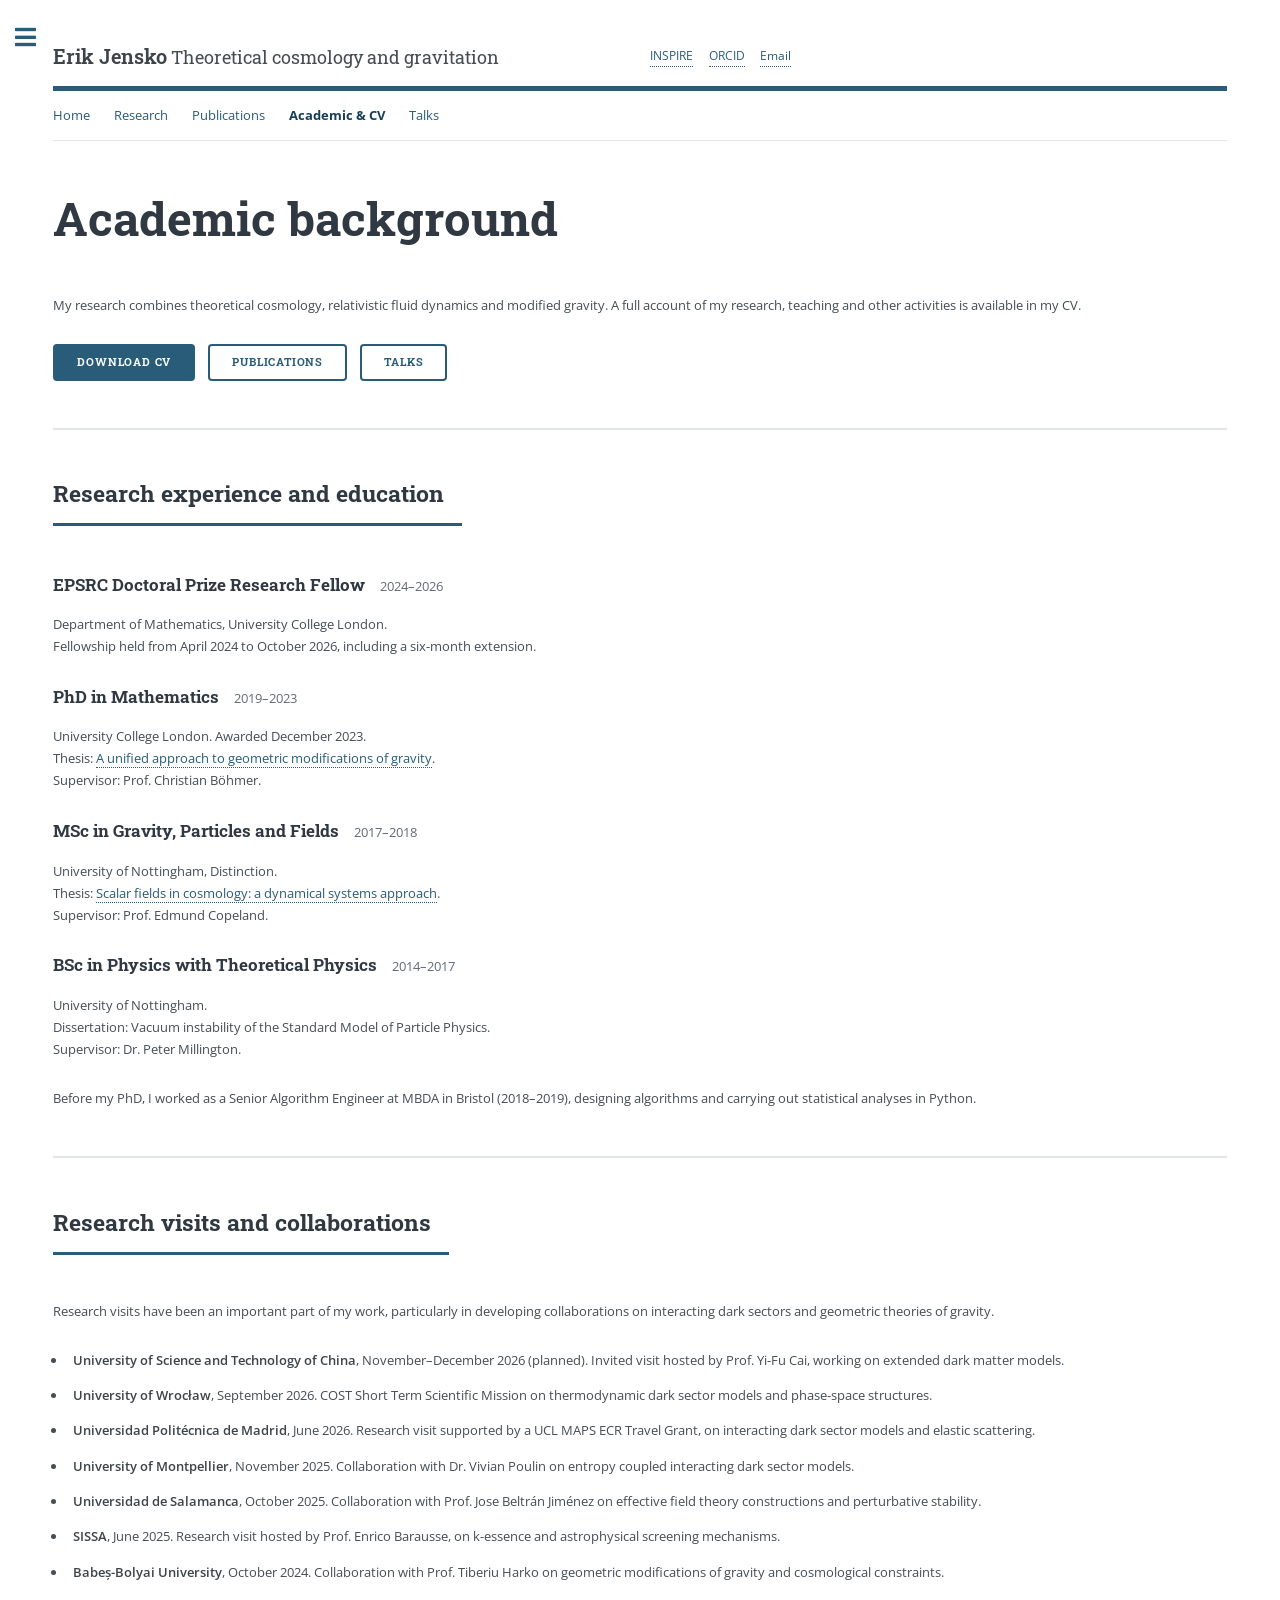
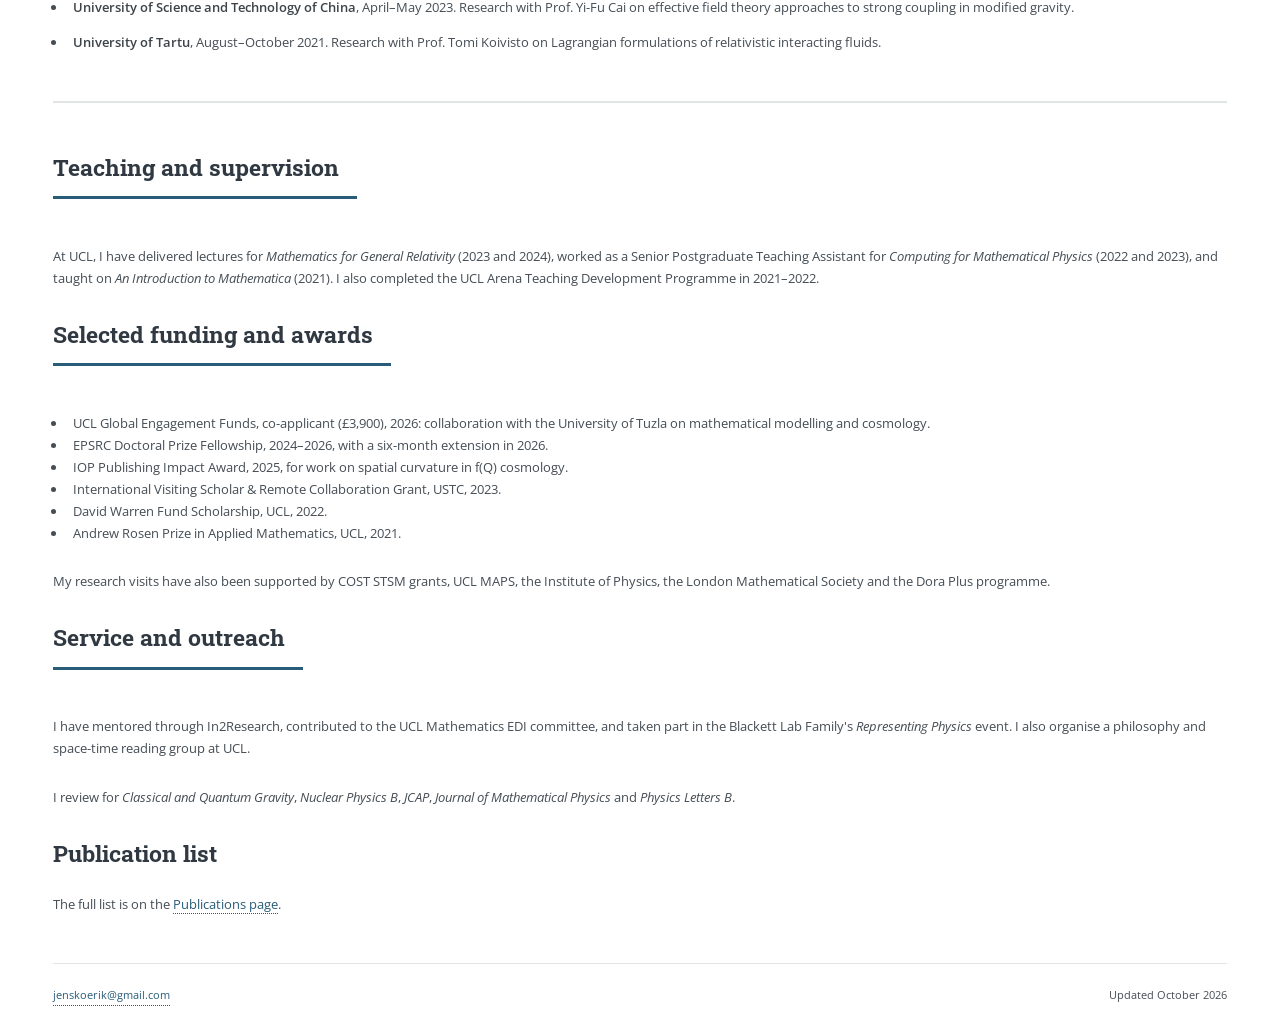
==== commit 7078e584: "Update academic.html" ====
--- a/academic.html
+++ b/academic.html
@@ -45,7 +45,6 @@
 </ul></section>
 <section id="teaching"><header class="major"><h2>Teaching and supervision</h2></header>
 <p>At UCL, I have delivered lectures for <em>Mathematics for General Relativity</em> (2023 and 2024), worked as a Senior Postgraduate Teaching Assistant for <em>Computing for Mathematical Physics</em> (2022 and 2023), and taught on <em>An Introduction to Mathematica</em> (2021). I also completed the UCL Arena Teaching Development Programme in 2021–2022.</p>
-<p>I co-supervised a third-year dissertation on gravitational waves in f(G) gravity in 2025–2026, and a MAPS summer research project on Lie groups in theoretical physics in 2024.</p></section>
 <section><header class="major"><h2>Selected funding and awards</h2></header><ul>
 <li>UCL Global Engagement Funds, co-applicant (£3,900), 2026: collaboration with the University of Tuzla on mathematical modelling and cosmology.</li>
 <li>EPSRC Doctoral Prize Fellowship, 2024–2026, with a six-month extension in 2026.</li>
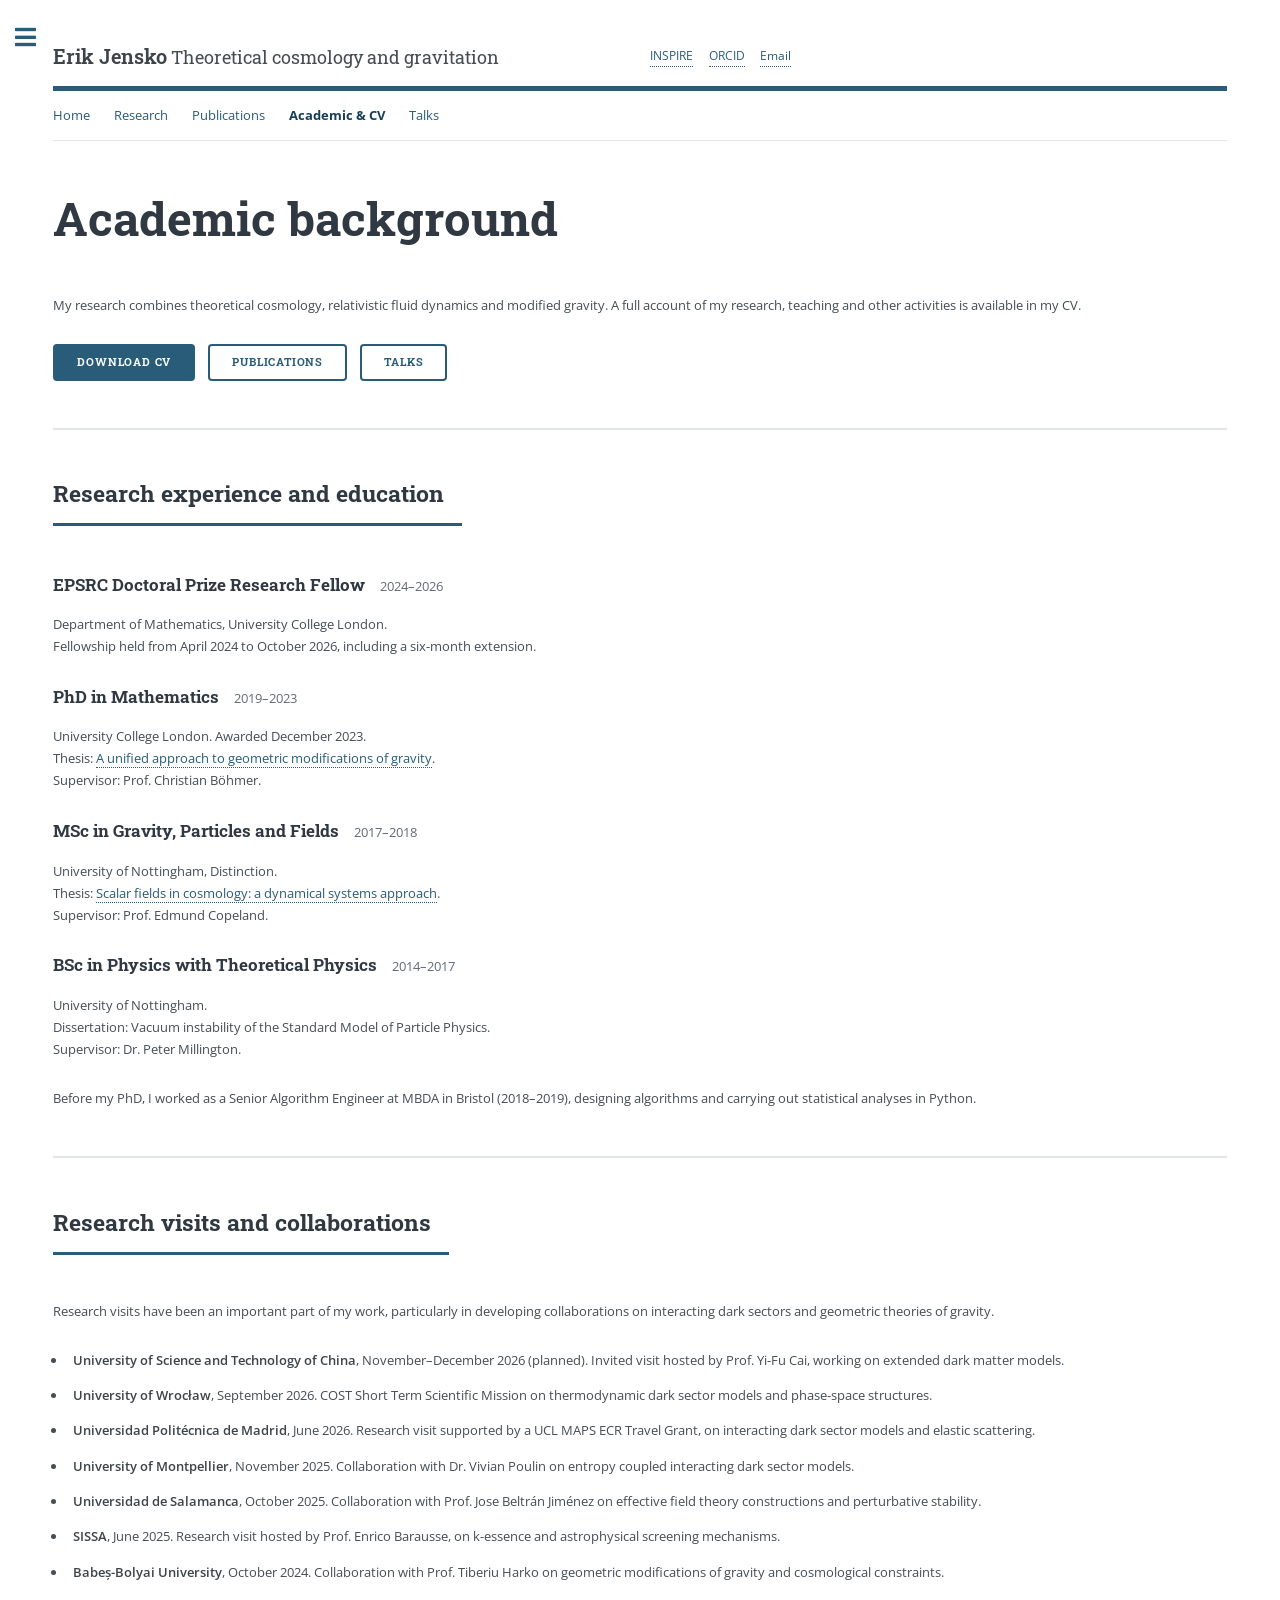
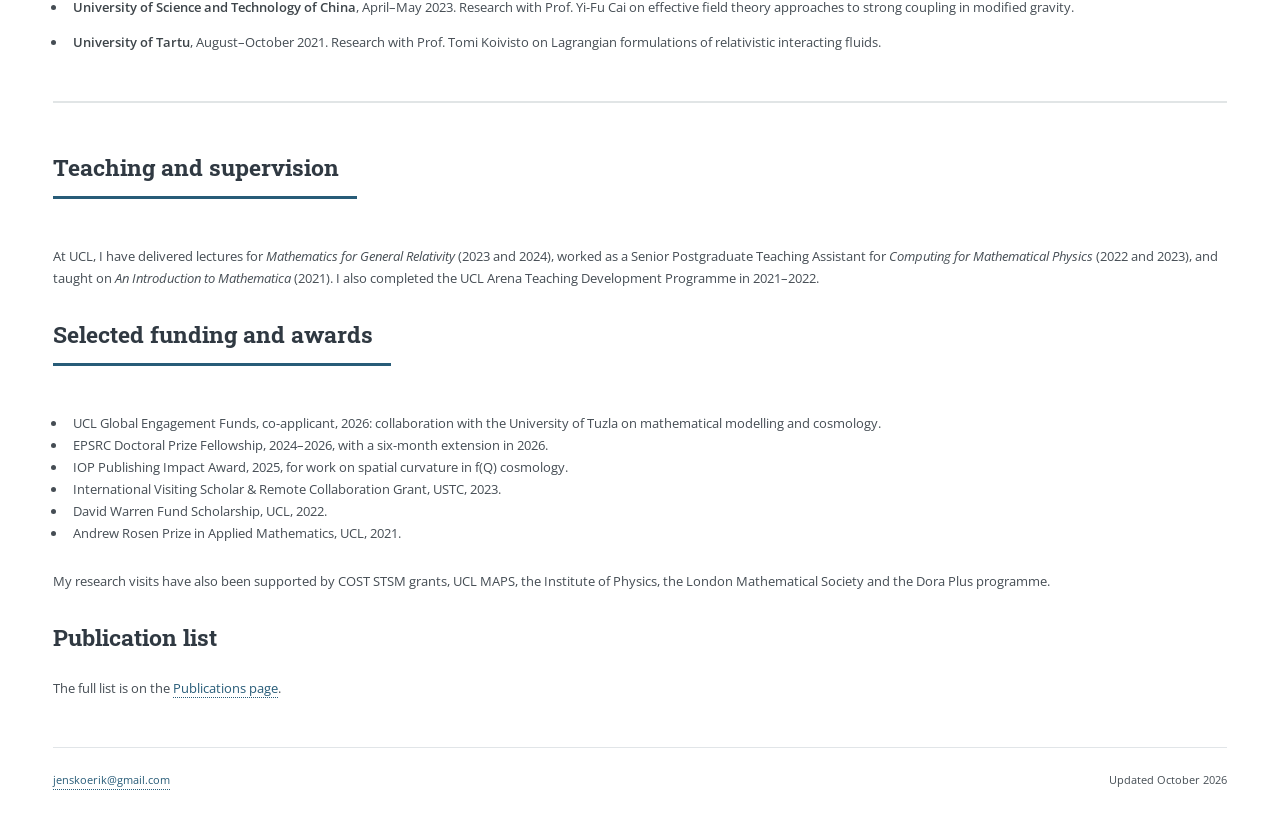
==== commit 4b67307c: "Update academic.html" ====
--- a/academic.html
+++ b/academic.html
@@ -46,17 +46,13 @@
 <section id="teaching"><header class="major"><h2>Teaching and supervision</h2></header>
 <p>At UCL, I have delivered lectures for <em>Mathematics for General Relativity</em> (2023 and 2024), worked as a Senior Postgraduate Teaching Assistant for <em>Computing for Mathematical Physics</em> (2022 and 2023), and taught on <em>An Introduction to Mathematica</em> (2021). I also completed the UCL Arena Teaching Development Programme in 2021–2022.</p>
 <section><header class="major"><h2>Selected funding and awards</h2></header><ul>
-<li>UCL Global Engagement Funds, co-applicant (£3,900), 2026: collaboration with the University of Tuzla on mathematical modelling and cosmology.</li>
+<li>UCL Global Engagement Funds, co-applicant, 2026: collaboration with the University of Tuzla on mathematical modelling and cosmology.</li>
 <li>EPSRC Doctoral Prize Fellowship, 2024–2026, with a six-month extension in 2026.</li>
 <li>IOP Publishing Impact Award, 2025, for work on spatial curvature in f(Q) cosmology.</li>
 <li>International Visiting Scholar &amp; Remote Collaboration Grant, USTC, 2023.</li>
 <li>David Warren Fund Scholarship, UCL, 2022.</li>
 <li>Andrew Rosen Prize in Applied Mathematics, UCL, 2021.</li>
 </ul><p>My research visits have also been supported by COST STSM grants, UCL MAPS, the Institute of Physics, the London Mathematical Society and the Dora Plus programme.</p></section>
-<section><header class="major"><h2>Service and outreach</h2></header>
-<p>I have mentored through In2Research, contributed to the UCL Mathematics EDI committee, and taken part in the Blackett Lab Family's <em>Representing Physics</em> event. I also organise a philosophy and space-time reading group at UCL.</p>
-<p>I review for <em>Classical and Quantum Gravity</em>, <em>Nuclear Physics B</em>, <em>JCAP</em>, <em>Journal of Mathematical Physics</em> and <em>Physics Letters B</em>.</p></section>
-<!-- Keep old bookmarks useful. -->
 <section id="publications"><h2>Publication list</h2><p>The full list is on the <a href="publications.html">Publications page</a>.</p></section>
 </main>
     <footer class="page-footer"><a href="mailto:jenskoerik@gmail.com">jenskoerik@gmail.com</a><span>Updated October 2026</span></footer>
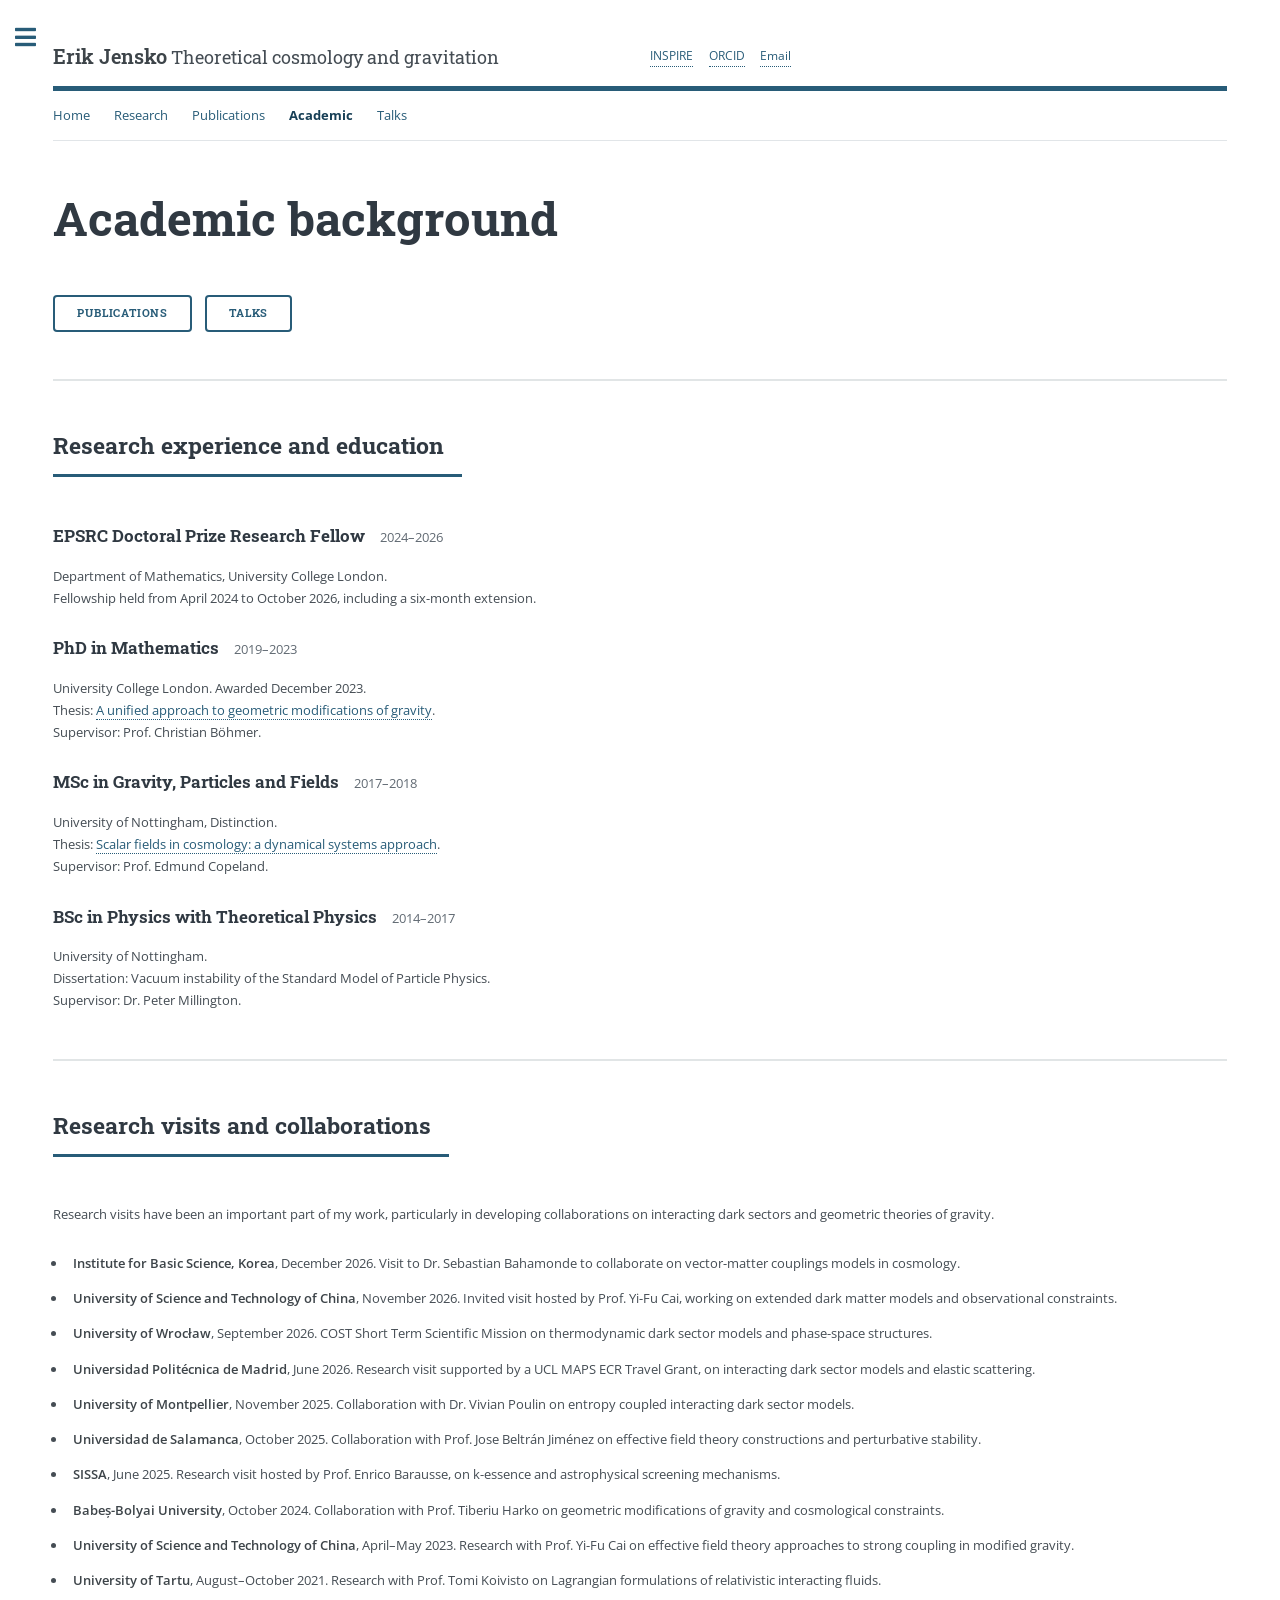
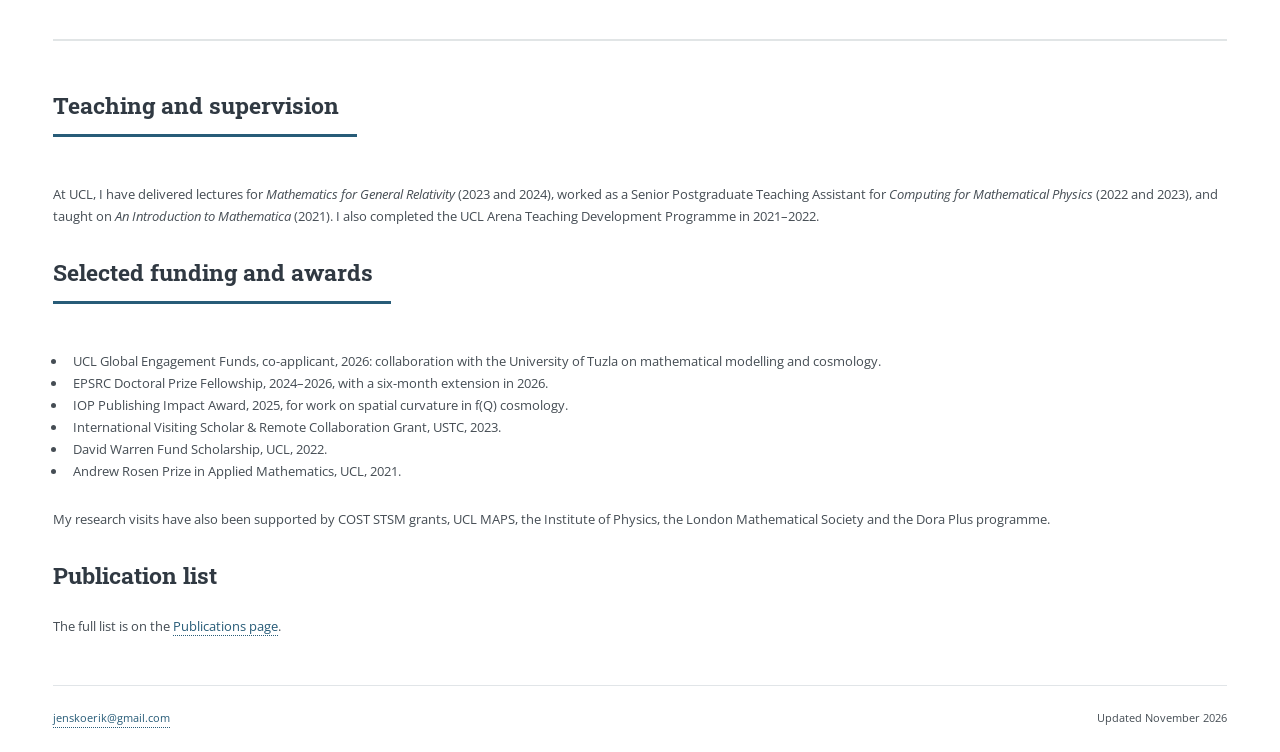
==== commit d6606818: "Revise academic page title and metadata Updated the academic page" ====
--- a/academic.html
+++ b/academic.html
@@ -4,12 +4,10 @@
 <head>
   <meta charset="utf-8">
   <meta name="viewport" content="width=device-width, initial-scale=1">
-  <title>Academic background and CV | Erik Jensko</title>
-  <meta name="description" content="Erik Jensko: research experience, education, visits, teaching, supervision, awards and downloadable CV.">
-  <meta name="author" content="Erik Jensko">
+  <title>Academic background | Erik Jensko</title>
+  <meta name="description" content="Erik Jensko: research experience, education, visits, teaching, supervision, awards.">
   <link rel="canonical" href="https://erikjensko.github.io/academic.html">
-  <meta property="og:title" content="Academic background and CV | Erik Jensko">
-  <meta property="og:description" content="Erik Jensko: research experience, education, visits, teaching, supervision, awards and downloadable CV.">
+  <meta property="og:title" content="Academic background | Erik Jensko">
   <meta property="og:type" content="website">
   <link rel="stylesheet" href="assets/css/main.css">
   <link rel="stylesheet" href="assets/css/updates.css">
@@ -22,18 +20,18 @@
       <a href="index.html" class="logo"><strong>Erik Jensko</strong><span> Theoretical cosmology and gravitation</span></a>
       <nav class="header-links" aria-label="Research profiles"><a href="https://inspirehep.net/authors/1873100">INSPIRE</a><a href="https://orcid.org/0000-0002-6422-0753">ORCID</a><a href="mailto:jenskoerik@gmail.com">Email</a></nav>
     </header>
-    <nav class="page-nav" aria-label="Main navigation"><ul><li><a href="index.html">Home</a></li><li><a href="research.html">Research</a></li><li><a href="publications.html">Publications</a></li><li><a href="academic.html" aria-current="page">Academic & CV</a></li><li><a href="talks.html">Talks</a></li><!-- <li><a href="misc.html">About me</a></li> --></ul></nav>
-    <main id="content"><section><header class="main"><h1>Academic background</h1></header><p>My research combines theoretical cosmology, relativistic fluid dynamics and modified gravity. A full account of my research, teaching and other activities is available in my CV.</p><ul class="actions"><li><a class="button primary" href="PDF/Erik_Jensko_CV.pdf">Download CV</a></li><li><a class="button" href="publications.html">Publications</a></li><li><a class="button" href="talks.html">Talks</a></li></ul></section>
+    <nav class="page-nav" aria-label="Main navigation"><ul><li><a href="index.html">Home</a></li><li><a href="research.html">Research</a></li><li><a href="publications.html">Publications</a></li><li><a href="academic.html" aria-current="page">Academic</a></li><li><a href="talks.html">Talks</a></li><!-- <li><a href="misc.html">About me</a></li> --></ul></nav>
+    <main id="content"><section><header class="main"><h1>Academic background</h1></header><ul class="actions"><li><a class="button" href="publications.html">Publications</a></li><li><a class="button" href="talks.html">Talks</a></li></ul></section>
 <section><header class="major"><h2>Research experience and education</h2></header>
 <h3>EPSRC Doctoral Prize Research Fellow <span class="dates">2024–2026</span></h3><p>Department of Mathematics, University College London.<br>Fellowship held from April 2024 to October 2026, including a six-month extension.</p>
 <h3>PhD in Mathematics <span class="dates">2019–2023</span></h3><p>University College London. Awarded December 2023.<br>Thesis: <a href="https://arxiv.org/abs/2401.12567">A unified approach to geometric modifications of gravity</a>.<br>Supervisor: Prof. Christian Böhmer.</p>
 <h3>MSc in Gravity, Particles and Fields <span class="dates">2017–2018</span></h3><p>University of Nottingham, Distinction.<br>Thesis: <a href="PDF/MSc_Thesis.pdf">Scalar fields in cosmology: a dynamical systems approach</a>.<br>Supervisor: Prof. Edmund Copeland.</p>
-<h3>BSc in Physics with Theoretical Physics <span class="dates">2014–2017</span></h3><p>University of Nottingham.<br>Dissertation: Vacuum instability of the Standard Model of Particle Physics.<br>Supervisor: Dr. Peter Millington.</p>
-<p>Before my PhD, I worked as a Senior Algorithm Engineer at MBDA in Bristol (2018–2019), designing algorithms and carrying out statistical analyses in Python.</p></section>
+<h3>BSc in Physics with Theoretical Physics <span class="dates">2014–2017</span></h3><p>University of Nottingham.<br>Dissertation: Vacuum instability of the Standard Model of Particle Physics.<br>Supervisor: Dr. Peter Millington.</p></section>
 <section id="projects"><header class="major"><h2>Research visits and collaborations</h2></header>
 <p>Research visits have been an important part of my work, particularly in developing collaborations on interacting dark sectors and geometric theories of gravity.</p>
 <ul class="visit-list">
-<li><strong>University of Science and Technology of China</strong>, November–December 2026 (planned). Invited visit hosted by Prof. Yi-Fu Cai, working on extended dark matter models.</li>
+<li><strong>Institute for Basic Science, Korea</strong>, December 2026. Visit to Dr. Sebastian Bahamonde to collaborate on vector-matter couplings models in cosmology.</li>
+<li><strong>University of Science and Technology of China</strong>, November 2026. Invited visit hosted by Prof. Yi-Fu Cai, working on extended dark matter models and observational constraints.</li>
 <li><strong>University of Wrocław</strong>, September 2026. COST Short Term Scientific Mission on thermodynamic dark sector models and phase-space structures.</li>
 <li><strong>Universidad Politécnica de Madrid</strong>, June 2026. Research visit supported by a UCL MAPS ECR Travel Grant, on interacting dark sector models and elastic scattering.</li>
 <li><strong>University of Montpellier</strong>, November 2025. Collaboration with Dr. Vivian Poulin on entropy coupled interacting dark sector models.</li>
@@ -55,12 +53,12 @@
 </ul><p>My research visits have also been supported by COST STSM grants, UCL MAPS, the Institute of Physics, the London Mathematical Society and the Dora Plus programme.</p></section>
 <section id="publications"><h2>Publication list</h2><p>The full list is on the <a href="publications.html">Publications page</a>.</p></section>
 </main>
-    <footer class="page-footer"><a href="mailto:jenskoerik@gmail.com">jenskoerik@gmail.com</a><span>Updated October 2026</span></footer>
+    <footer class="page-footer"><a href="mailto:jenskoerik@gmail.com">jenskoerik@gmail.com</a><span>Updated November 2026</span></footer>
   </div></div>
   <aside id="sidebar"><div class="inner">
-    <nav id="menu" aria-label="Sidebar navigation"><header class="major"><h2>Erik Jensko</h2></header><ul><li><a href="index.html">Home</a></li><li><a href="research.html">Research</a></li><li><a href="publications.html">Publications</a></li><li><a href="academic.html" aria-current="page">Academic & CV</a></li><li><a href="talks.html">Talks</a></li><!-- <li><a href="misc.html">About me</a></li> --></ul></nav>
+    <nav id="menu" aria-label="Sidebar navigation"><header class="major"><h2>Erik Jensko</h2></header><ul><li><a href="index.html">Home</a></li><li><a href="research.html">Research</a></li><li><a href="publications.html">Publications</a></li><li><a href="academic.html" aria-current="page">Academic</a></li><li><a href="talks.html">Talks</a></li><!-- <li><a href="misc.html">About me</a></li> --></ul></nav>
     <section><header class="major"><h2>Contact</h2></header><ul class="contact"><li class="icon solid fa-envelope"><a href="mailto:jenskoerik@gmail.com">jenskoerik@gmail.com</a></li></ul><p>Theoretical cosmology, dark sector models and modified gravity.</p></section>
-    <section><header class="major"><h2>Research profiles</h2></header><ul class="alt"><li><a href="https://inspirehep.net/authors/1873100">INSPIRE publication record</a></li><li><a href="https://orcid.org/0000-0002-6422-0753">ORCID</a></li><li><a href="https://github.com/ErikJensko">GitHub</a></li><li><a href="https://www.researchgate.net/profile/Erik-Jensko">ResearchGate</a></li></ul><a class="button" href="PDF/Erik_Jensko_CV.pdf">Download CV</a></section>
+    <section><header class="major"><h2>Research profiles</h2></header><ul class="alt"><li><a href="https://inspirehep.net/authors/1873100">INSPIRE publication record</a></li><li><a href="https://orcid.org/0000-0002-6422-0753">ORCID</a></li><li><a href="https://github.com/ErikJensko">GitHub</a></li><li><a href="https://www.researchgate.net/profile/Erik-Jensko">ResearchGate</a></li></ul></section>
     <footer id="footer"><p class="copyright">&copy; Erik Jensko. Design: <a href="https://html5up.net/editorial">Editorial by HTML5 UP</a>.</p></footer>
   </div></aside>
 </div>
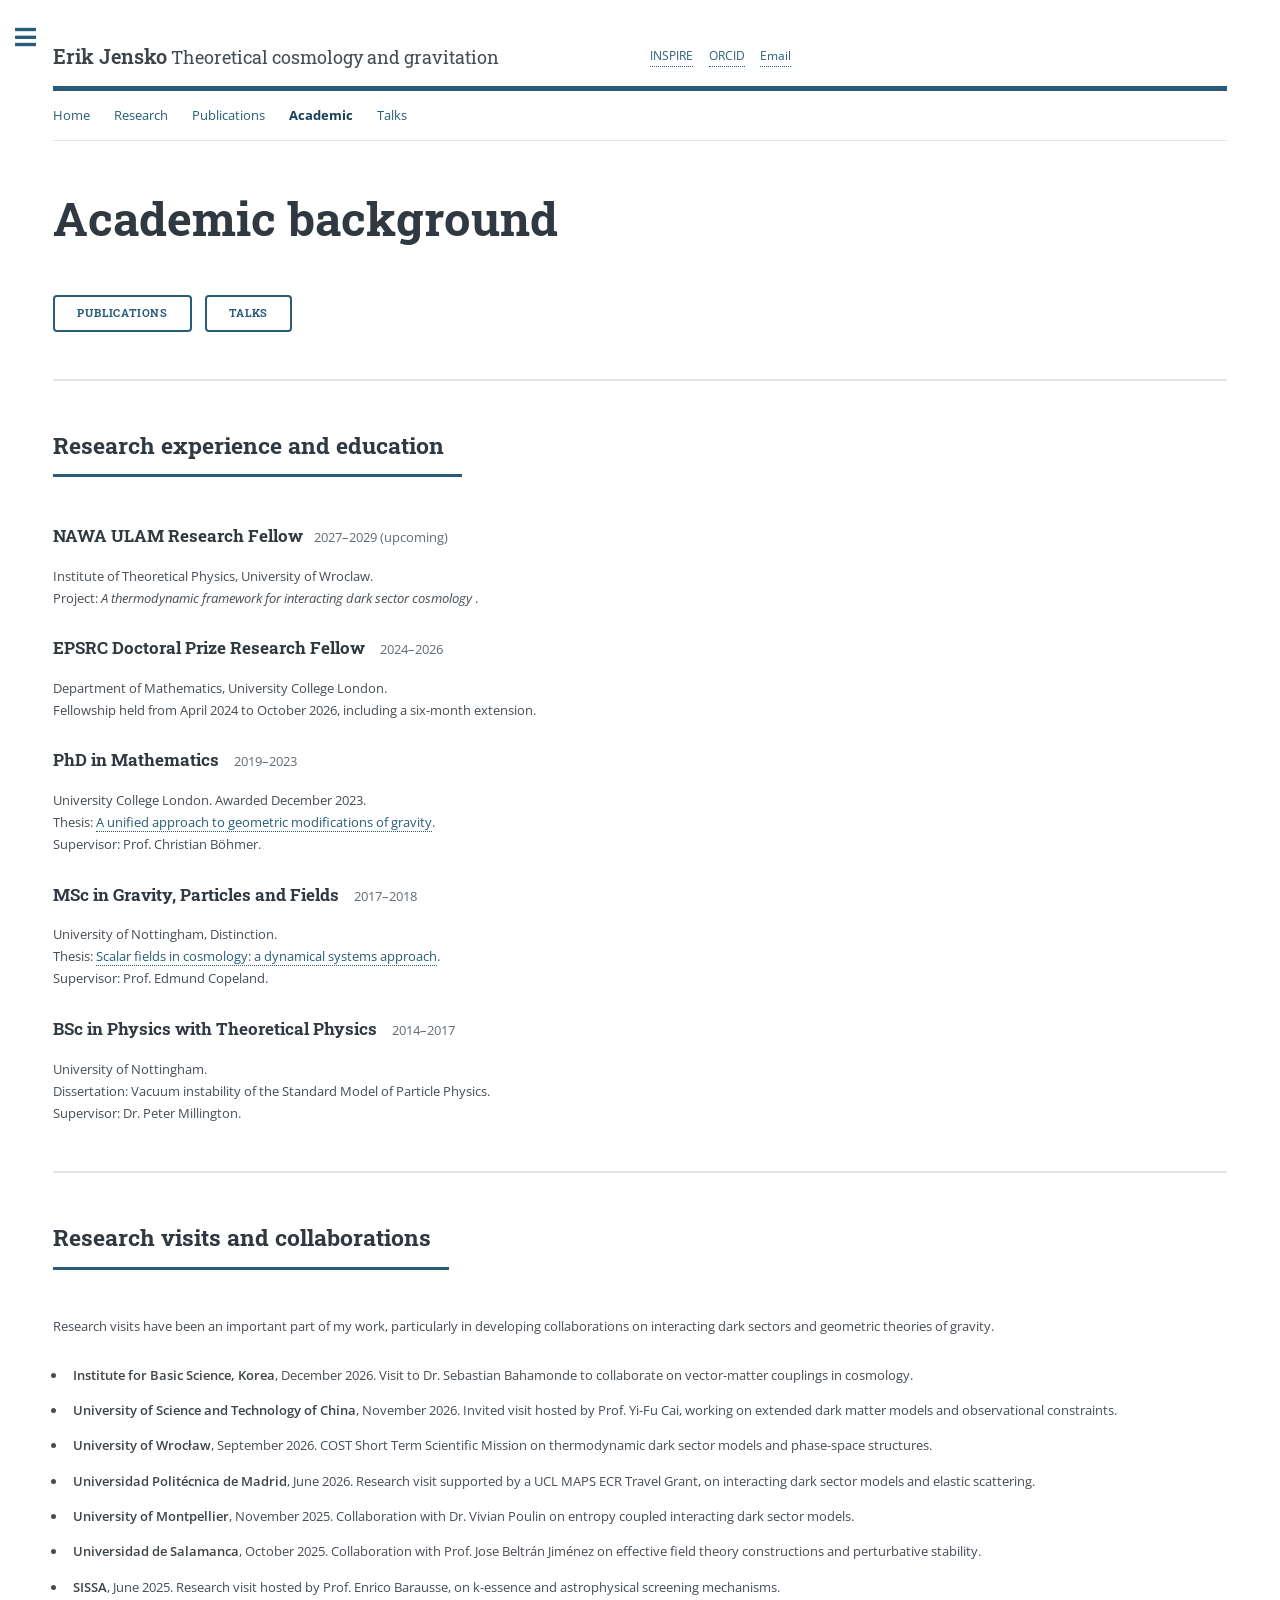
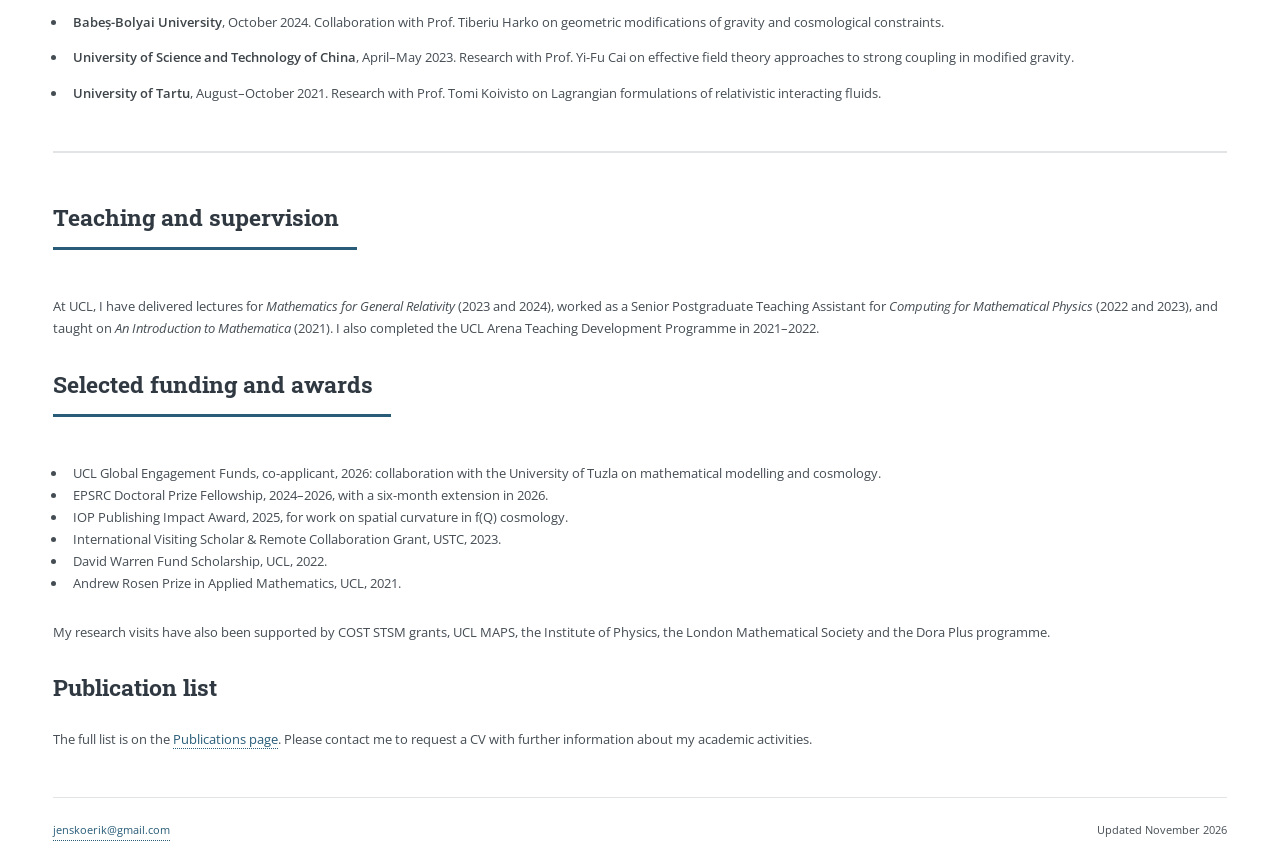
==== commit a5725abd: "update update" ====
--- a/academic.html
+++ b/academic.html
@@ -21,8 +21,11 @@
       <nav class="header-links" aria-label="Research profiles"><a href="https://inspirehep.net/authors/1873100">INSPIRE</a><a href="https://orcid.org/0000-0002-6422-0753">ORCID</a><a href="mailto:jenskoerik@gmail.com">Email</a></nav>
     </header>
     <nav class="page-nav" aria-label="Main navigation"><ul><li><a href="index.html">Home</a></li><li><a href="research.html">Research</a></li><li><a href="publications.html">Publications</a></li><li><a href="academic.html" aria-current="page">Academic</a></li><li><a href="talks.html">Talks</a></li><!-- <li><a href="misc.html">About me</a></li> --></ul></nav>
-    <main id="content"><section><header class="main"><h1>Academic background</h1></header><ul class="actions"><li><a class="button" href="publications.html">Publications</a></li><li><a class="button" href="talks.html">Talks</a></li></ul></section>
+    <main id="content"><section><header class="main"><h1>Academic background</h1></header><ul class="actions">
+      <li><a class="button" href="publications.html">Publications</a></li><li><a class="button" href="talks.html">Talks</a></li></ul></section>
 <section><header class="major"><h2>Research experience and education</h2></header>
+<h3>NAWA ULAM Research Fellow<span class="dates">2027–2029 (upcoming)</span></h3>
+<p>Institute of Theoretical Physics, University of Wroclaw.<br> Project: <em> A thermodynamic framework for interacting dark sector cosmology </em>.</p>
 <h3>EPSRC Doctoral Prize Research Fellow <span class="dates">2024–2026</span></h3><p>Department of Mathematics, University College London.<br>Fellowship held from April 2024 to October 2026, including a six-month extension.</p>
 <h3>PhD in Mathematics <span class="dates">2019–2023</span></h3><p>University College London. Awarded December 2023.<br>Thesis: <a href="https://arxiv.org/abs/2401.12567">A unified approach to geometric modifications of gravity</a>.<br>Supervisor: Prof. Christian Böhmer.</p>
 <h3>MSc in Gravity, Particles and Fields <span class="dates">2017–2018</span></h3><p>University of Nottingham, Distinction.<br>Thesis: <a href="PDF/MSc_Thesis.pdf">Scalar fields in cosmology: a dynamical systems approach</a>.<br>Supervisor: Prof. Edmund Copeland.</p>
@@ -30,7 +33,7 @@
 <section id="projects"><header class="major"><h2>Research visits and collaborations</h2></header>
 <p>Research visits have been an important part of my work, particularly in developing collaborations on interacting dark sectors and geometric theories of gravity.</p>
 <ul class="visit-list">
-<li><strong>Institute for Basic Science, Korea</strong>, December 2026. Visit to Dr. Sebastian Bahamonde to collaborate on vector-matter couplings models in cosmology.</li>
+<li><strong>Institute for Basic Science, Korea</strong>, December 2026. Visit to Dr. Sebastian Bahamonde to collaborate on vector-matter couplings in cosmology.</li>
 <li><strong>University of Science and Technology of China</strong>, November 2026. Invited visit hosted by Prof. Yi-Fu Cai, working on extended dark matter models and observational constraints.</li>
 <li><strong>University of Wrocław</strong>, September 2026. COST Short Term Scientific Mission on thermodynamic dark sector models and phase-space structures.</li>
 <li><strong>Universidad Politécnica de Madrid</strong>, June 2026. Research visit supported by a UCL MAPS ECR Travel Grant, on interacting dark sector models and elastic scattering.</li>
@@ -51,7 +54,7 @@
 <li>David Warren Fund Scholarship, UCL, 2022.</li>
 <li>Andrew Rosen Prize in Applied Mathematics, UCL, 2021.</li>
 </ul><p>My research visits have also been supported by COST STSM grants, UCL MAPS, the Institute of Physics, the London Mathematical Society and the Dora Plus programme.</p></section>
-<section id="publications"><h2>Publication list</h2><p>The full list is on the <a href="publications.html">Publications page</a>.</p></section>
+<section id="publications"><h2>Publication list</h2><p>The full list is on the <a href="publications.html">Publications page</a>. Please contact me to request a CV with further information about my academic activities.</p></section>
 </main>
     <footer class="page-footer"><a href="mailto:jenskoerik@gmail.com">jenskoerik@gmail.com</a><span>Updated November 2026</span></footer>
   </div></div>
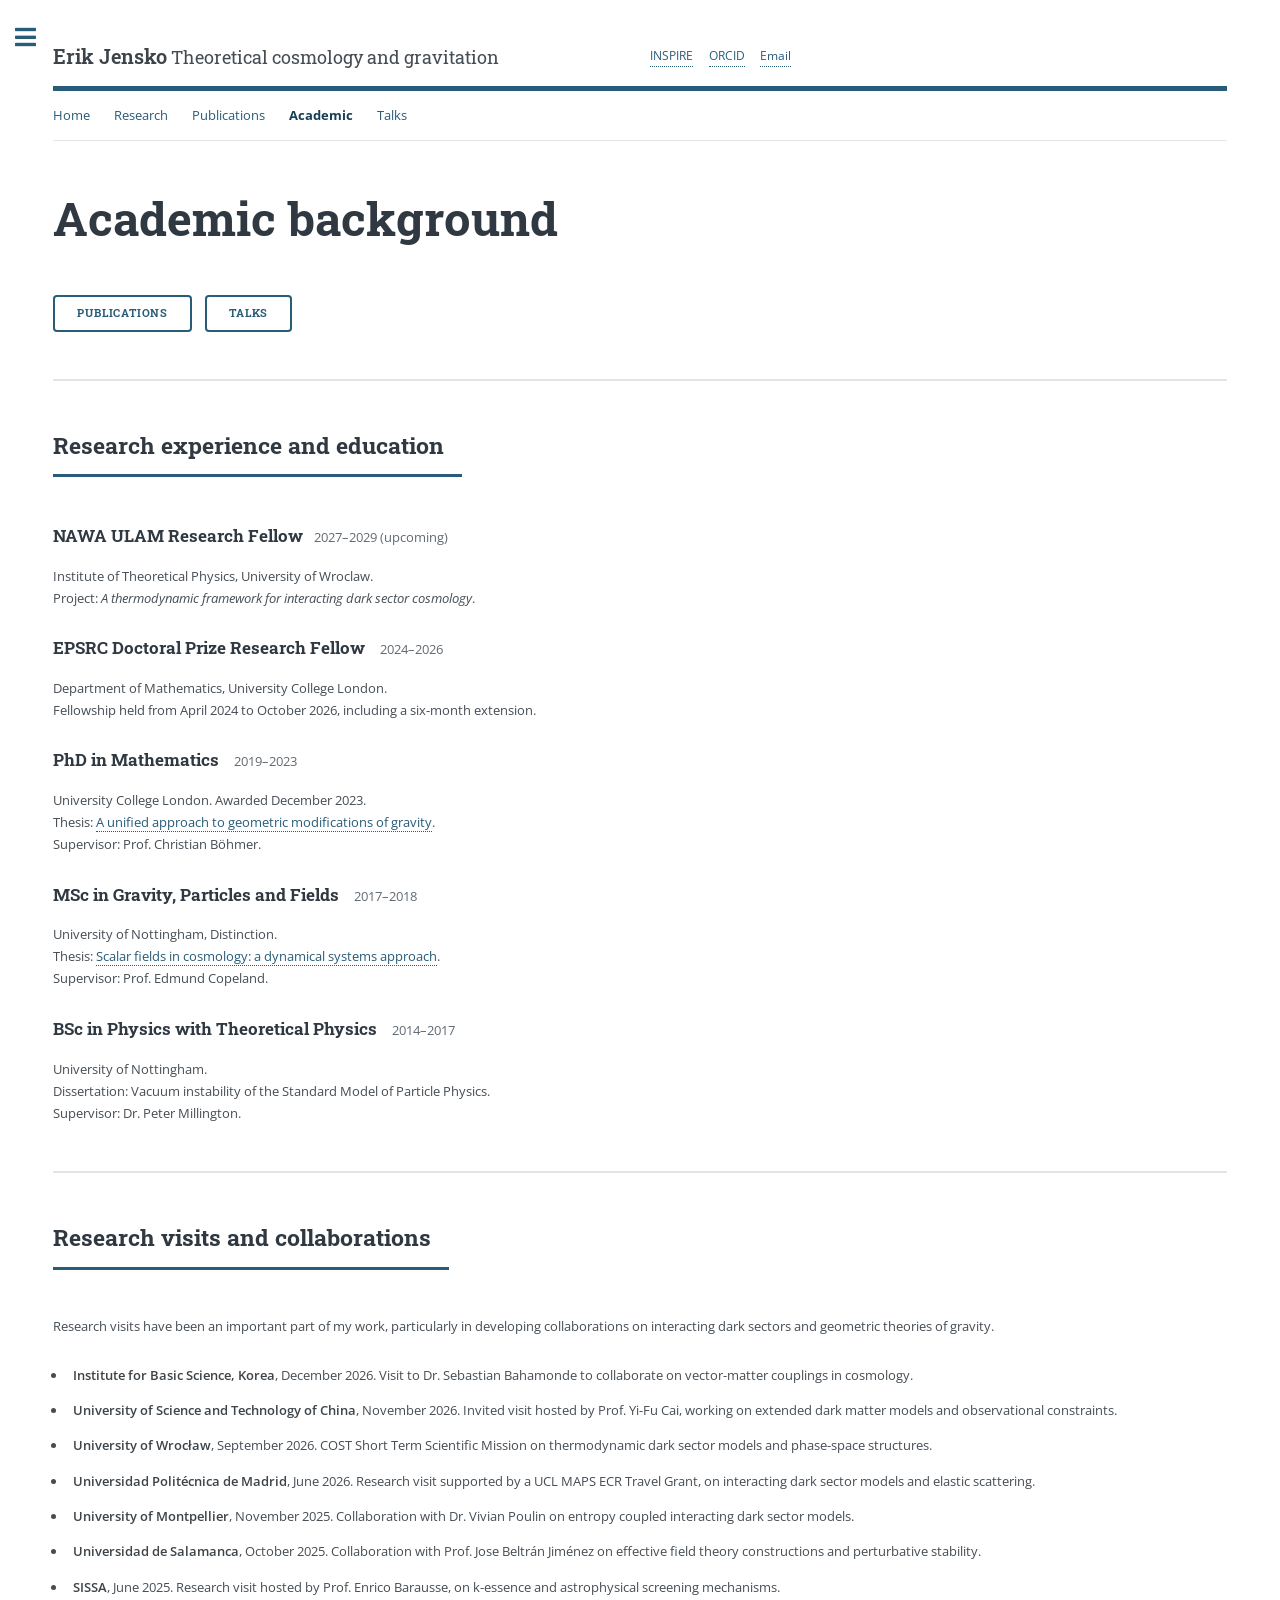
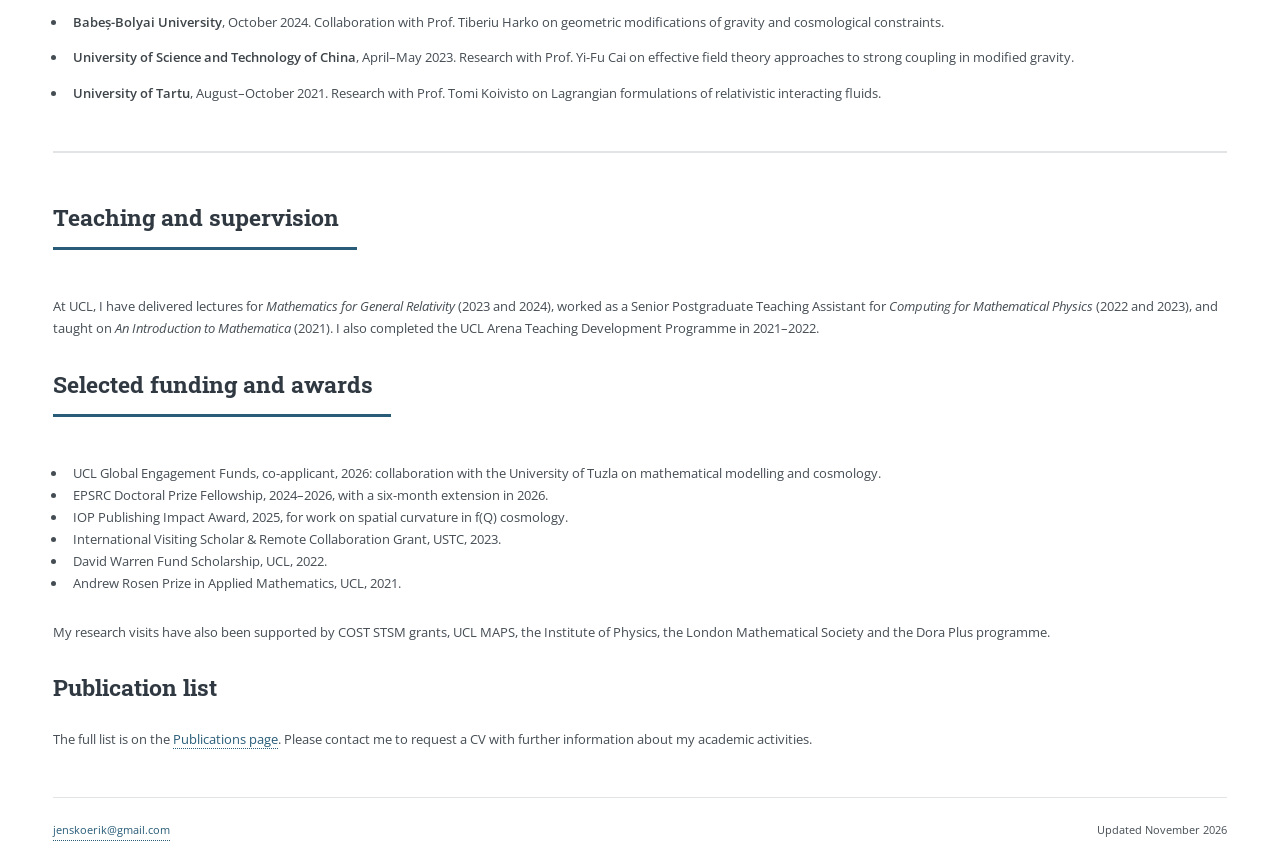
==== commit 74a59f3b: "tiny" ====
--- a/academic.html
+++ b/academic.html
@@ -25,7 +25,7 @@
       <li><a class="button" href="publications.html">Publications</a></li><li><a class="button" href="talks.html">Talks</a></li></ul></section>
 <section><header class="major"><h2>Research experience and education</h2></header>
 <h3>NAWA ULAM Research Fellow<span class="dates">2027–2029 (upcoming)</span></h3>
-<p>Institute of Theoretical Physics, University of Wroclaw.<br> Project: <em> A thermodynamic framework for interacting dark sector cosmology </em>.</p>
+<p>Institute of Theoretical Physics, University of Wroclaw.<br> Project: <em> A thermodynamic framework for interacting dark sector cosmology</em>.</p>
 <h3>EPSRC Doctoral Prize Research Fellow <span class="dates">2024–2026</span></h3><p>Department of Mathematics, University College London.<br>Fellowship held from April 2024 to October 2026, including a six-month extension.</p>
 <h3>PhD in Mathematics <span class="dates">2019–2023</span></h3><p>University College London. Awarded December 2023.<br>Thesis: <a href="https://arxiv.org/abs/2401.12567">A unified approach to geometric modifications of gravity</a>.<br>Supervisor: Prof. Christian Böhmer.</p>
 <h3>MSc in Gravity, Particles and Fields <span class="dates">2017–2018</span></h3><p>University of Nottingham, Distinction.<br>Thesis: <a href="PDF/MSc_Thesis.pdf">Scalar fields in cosmology: a dynamical systems approach</a>.<br>Supervisor: Prof. Edmund Copeland.</p>
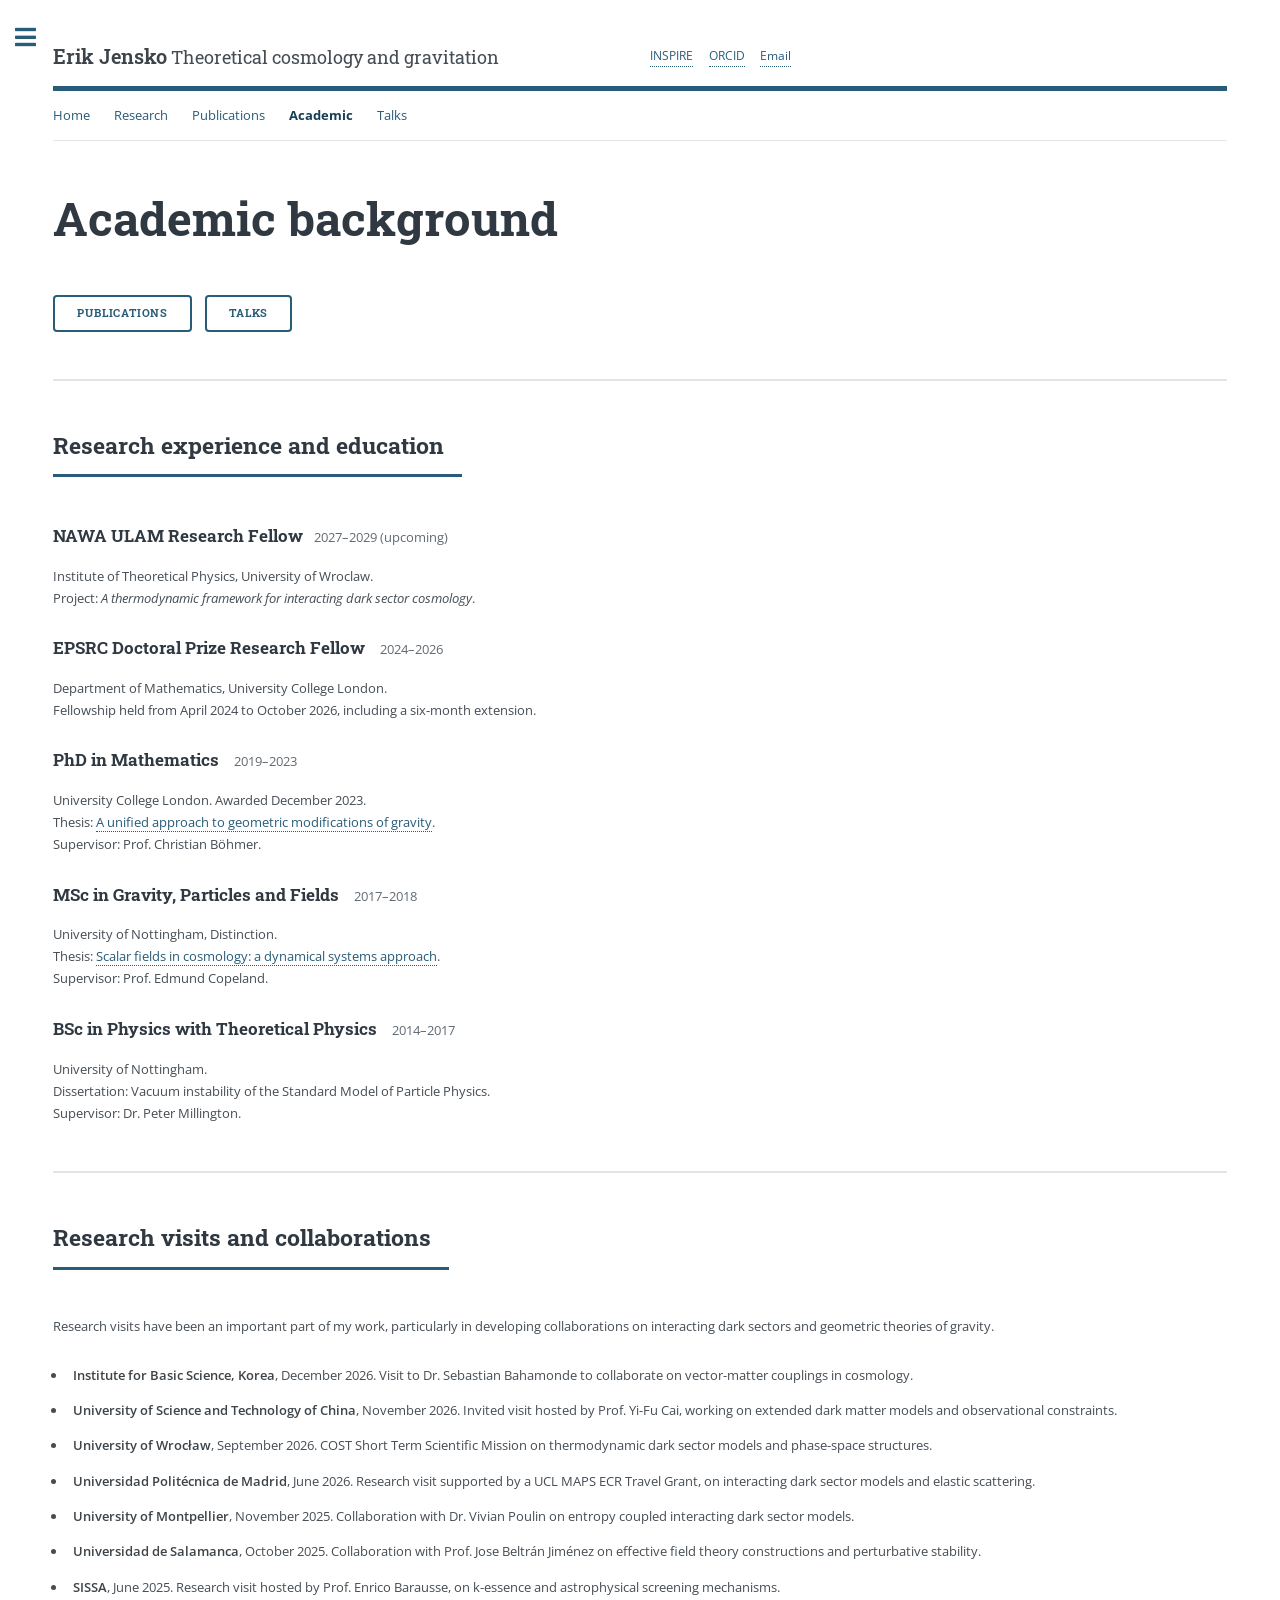
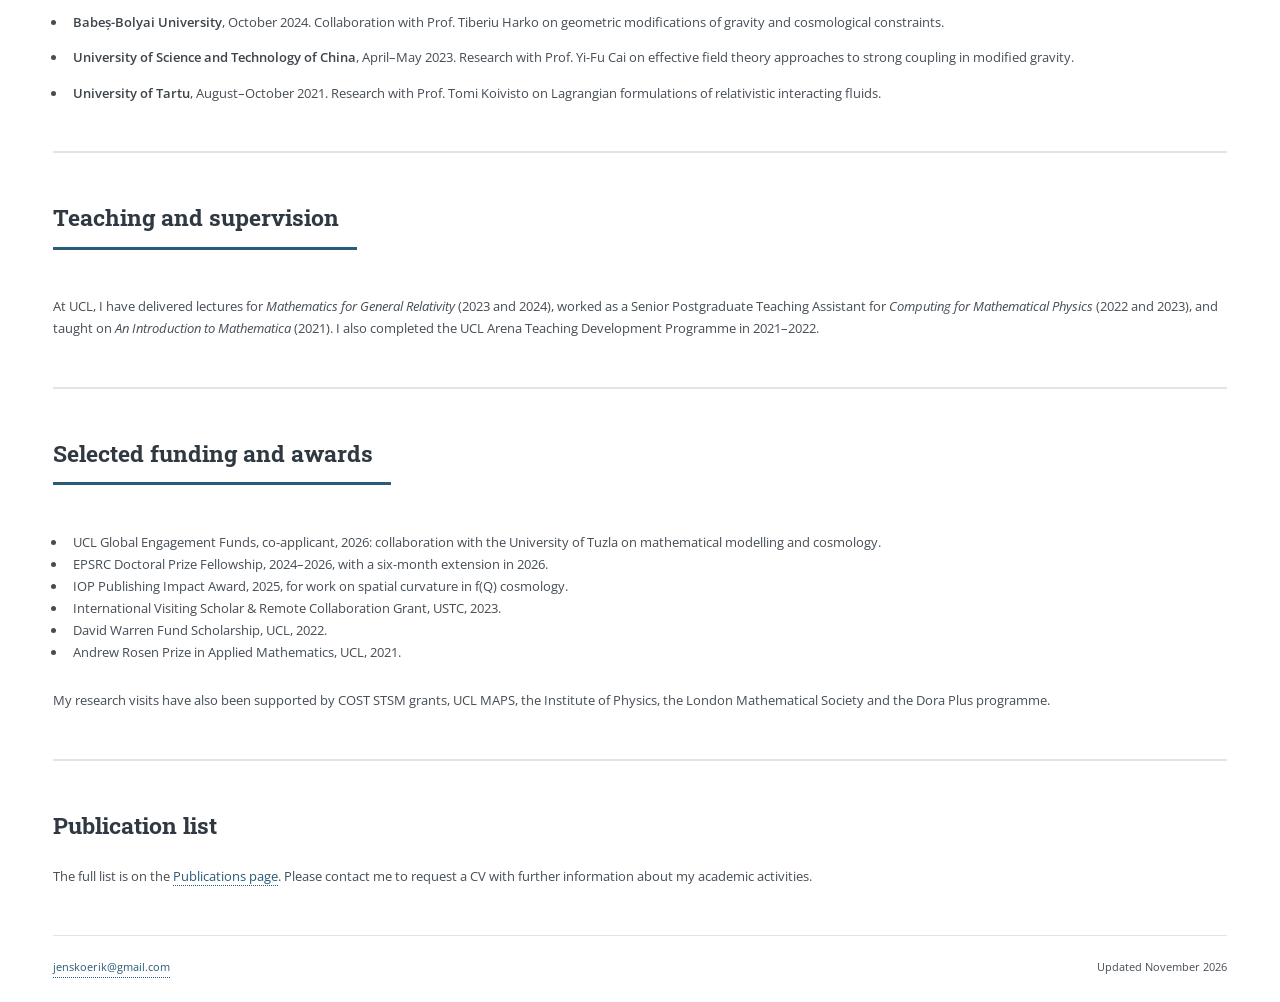
==== commit ecf177ea: "Update academic.html" ====
--- a/academic.html
+++ b/academic.html
@@ -2,13 +2,21 @@
 <!-- Editorial by HTML5 UP | html5up.net | CCA 3.0: html5up.net/license -->
 <html lang="en">
 <head>
+    <!-- Google tag (gtag.js) -->
+<script async src="https://www.googletagmanager.com/gtag/js?id=G-P6YXBCEYWW"></script>
+<script>
+  window.dataLayer = window.dataLayer || [];
+  function gtag(){dataLayer.push(arguments);}
+  gtag('js', new Date());
+
+  gtag('config', 'G-P6YXBCEYWW');
+</script>
   <meta charset="utf-8">
   <meta name="viewport" content="width=device-width, initial-scale=1">
   <title>Academic background | Erik Jensko</title>
   <meta name="description" content="Erik Jensko: research experience, education, visits, teaching, supervision, awards.">
   <link rel="canonical" href="https://erikjensko.github.io/academic.html">
   <meta property="og:title" content="Academic background | Erik Jensko">
-  <meta property="og:type" content="website">
   <link rel="stylesheet" href="assets/css/main.css">
   <link rel="stylesheet" href="assets/css/updates.css">
 </head>
@@ -46,6 +54,7 @@
 </ul></section>
 <section id="teaching"><header class="major"><h2>Teaching and supervision</h2></header>
 <p>At UCL, I have delivered lectures for <em>Mathematics for General Relativity</em> (2023 and 2024), worked as a Senior Postgraduate Teaching Assistant for <em>Computing for Mathematical Physics</em> (2022 and 2023), and taught on <em>An Introduction to Mathematica</em> (2021). I also completed the UCL Arena Teaching Development Programme in 2021–2022.</p>
+</section>
 <section><header class="major"><h2>Selected funding and awards</h2></header><ul>
 <li>UCL Global Engagement Funds, co-applicant, 2026: collaboration with the University of Tuzla on mathematical modelling and cosmology.</li>
 <li>EPSRC Doctoral Prize Fellowship, 2024–2026, with a six-month extension in 2026.</li>
